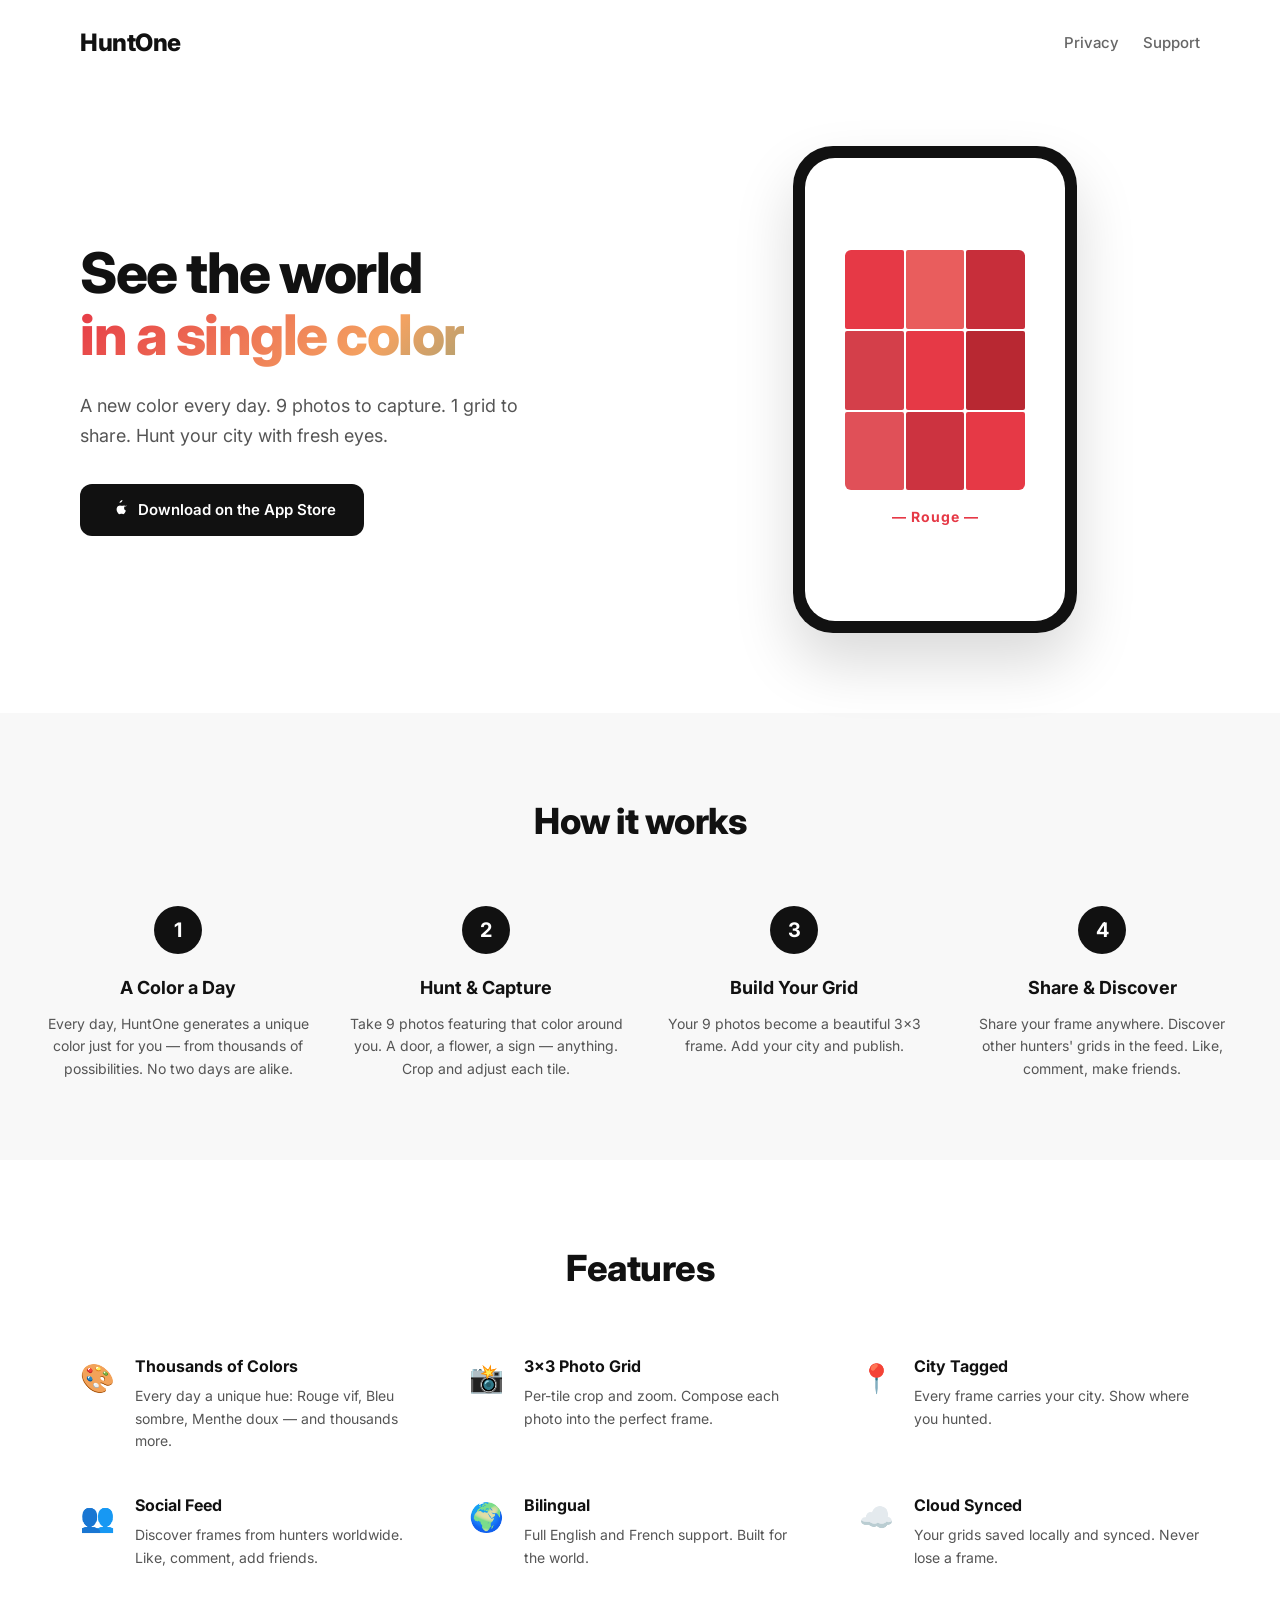
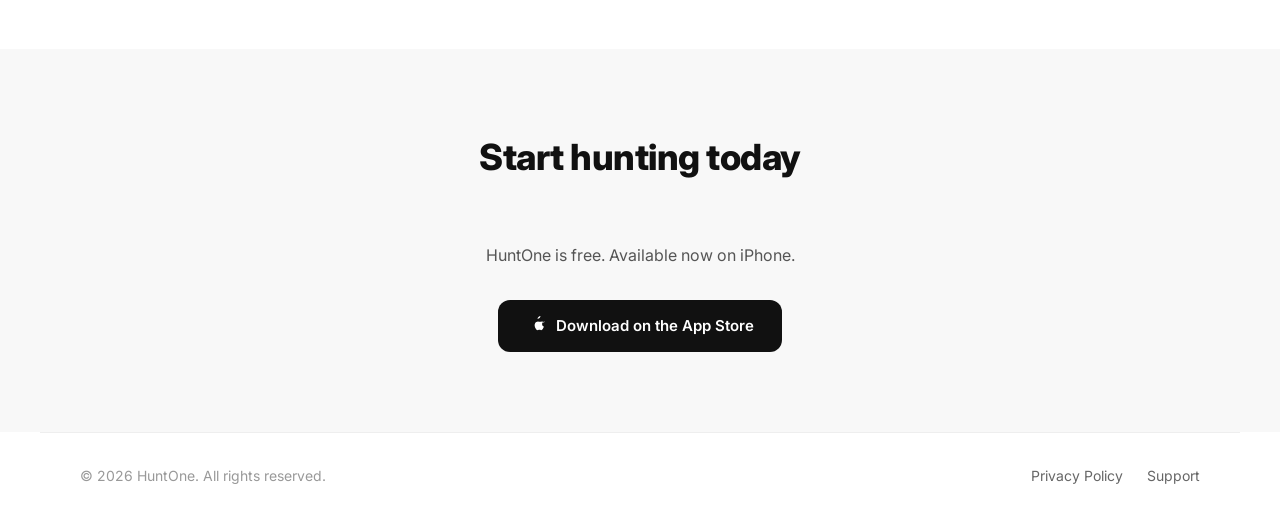
==== index.html @ af9b0dea "Initial website: landing page, privacy policy, support pages" ====
<!DOCTYPE html>
<html lang="en">
<head>
    <meta charset="UTF-8">
    <meta name="viewport" content="width=device-width, initial-scale=1.0">
    <title>HuntOne — Daily Color Photo Challenge</title>
    <meta name="description" content="HuntOne: a new color every day. Capture 9 photos, build a 3×3 grid, and share your vision of the world.">
    <meta property="og:title" content="HuntOne — Daily Color Photo Challenge">
    <meta property="og:description" content="See the world in a single color. A new hue every day, 9 photos to capture.">
    <meta property="og:type" content="website">
    <link rel="stylesheet" href="style.css">
    <link rel="preconnect" href="https://fonts.googleapis.com">
    <link rel="preconnect" href="https://fonts.gstatic.com" crossorigin>
    <link href="https://fonts.googleapis.com/css2?family=Inter:wght@400;500;600;700;800&display=swap" rel="stylesheet">
</head>
<body>
    <nav>
        <a href="/" class="logo">HuntOne</a>
        <div class="nav-links">
            <a href="/privacy">Privacy</a>
            <a href="/support">Support</a>
        </div>
    </nav>

    <main>
        <section class="hero">
            <div class="hero-grid">
                <div class="hero-content">
                    <h1>See the world <br><span class="gradient-text">in a single color</span></h1>
                    <p class="hero-subtitle">
                        A new color every day. 9 photos to capture. 1 grid to share.
                        Hunt your city with fresh eyes.
                    </p>
                    <div class="hero-buttons">
                        <a href="#" class="appstore-btn">
                            <svg width="20" height="20" viewBox="0 0 20 20" fill="currentColor">
                                <path d="M14.5.1c-.7.1-1.5.5-2 1-.5.5-.9 1.2-1 1.8.8 0 1.6-.3 2.1-.8.5-.5.9-1.3.9-2zM17.9 6.4c-.5-.6-1.1-1-1.9-1-.8 0-1.3.4-2 .4-.7 0-1.3-.4-2-.4-1.2 0-2.3.7-2.9 1.9-1 1.7-.3 4.1.7 5.5.4.7 1 1.4 1.7 1.4.7 0 .9-.4 1.8-.4s1.1.4 1.8.4 1.3-.7 1.8-1.4c.6-.9.8-1.6 1-2.2-1-.4-1.8-1.3-1.8-2.6 0-1.5 1.2-2.6 2.8-2.6z"/>
                            </svg>
                            Download on the App Store
                        </a>
                    </div>
                </div>
                <div class="hero-visual">
                    <div class="phone-frame">
                        <div class="phone-screen">
                            <div class="mock-grid">
                                <div class="mock-tile" style="background:#E63946"></div>
                                <div class="mock-tile" style="background:#E95D5D"></div>
                                <div class="mock-tile" style="background:#C72E3A"></div>
                                <div class="mock-tile" style="background:#D43F4A"></div>
                                <div class="mock-tile" style="background:#E63946"></div>
                                <div class="mock-tile" style="background:#B82832"></div>
                                <div class="mock-tile" style="background:#E05058"></div>
                                <div class="mock-tile" style="background:#CC3340"></div>
                                <div class="mock-tile" style="background:#E63946"></div>
                            </div>
                            <div class="mock-label">— Rouge —</div>
                        </div>
                    </div>
                </div>
            </div>
        </section>

        <section class="how-it-works">
            <h2>How it works</h2>
            <div class="steps">
                <div class="step">
                    <div class="step-number">1</div>
                    <h3>A Color a Day</h3>
                    <p>Every day, HuntOne generates a unique color just for you — from thousands of possibilities. No two days are alike.</p>
                </div>
                <div class="step">
                    <div class="step-number">2</div>
                    <h3>Hunt & Capture</h3>
                    <p>Take 9 photos featuring that color around you. A door, a flower, a sign — anything. Crop and adjust each tile.</p>
                </div>
                <div class="step">
                    <div class="step-number">3</div>
                    <h3>Build Your Grid</h3>
                    <p>Your 9 photos become a beautiful 3×3 frame. Add your city and publish.</p>
                </div>
                <div class="step">
                    <div class="step-number">4</div>
                    <h3>Share & Discover</h3>
                    <p>Share your frame anywhere. Discover other hunters' grids in the feed. Like, comment, make friends.</p>
                </div>
            </div>
        </section>

        <section class="features">
            <h2>Features</h2>
            <div class="feature-list">
                <div class="feature">
                    <span class="feature-icon">🎨</span>
                    <div>
                        <h4>Thousands of Colors</h4>
                        <p>Every day a unique hue: Rouge vif, Bleu sombre, Menthe doux — and thousands more.</p>
                    </div>
                </div>
                <div class="feature">
                    <span class="feature-icon">📸</span>
                    <div>
                        <h4>3×3 Photo Grid</h4>
                        <p>Per-tile crop and zoom. Compose each photo into the perfect frame.</p>
                    </div>
                </div>
                <div class="feature">
                    <span class="feature-icon">📍</span>
                    <div>
                        <h4>City Tagged</h4>
                        <p>Every frame carries your city. Show where you hunted.</p>
                    </div>
                </div>
                <div class="feature">
                    <span class="feature-icon">👥</span>
                    <div>
                        <h4>Social Feed</h4>
                        <p>Discover frames from hunters worldwide. Like, comment, add friends.</p>
                    </div>
                </div>
                <div class="feature">
                    <span class="feature-icon">🌍</span>
                    <div>
                        <h4>Bilingual</h4>
                        <p>Full English and French support. Built for the world.</p>
                    </div>
                </div>
                <div class="feature">
                    <span class="feature-icon">☁️</span>
                    <div>
                        <h4>Cloud Synced</h4>
                        <p>Your grids saved locally and synced. Never lose a frame.</p>
                    </div>
                </div>
            </div>
        </section>

        <section class="cta">
            <h2>Start hunting today</h2>
            <p>HuntOne is free. Available now on iPhone.</p>
            <a href="#" class="appstore-btn">
                <svg width="20" height="20" viewBox="0 0 20 20" fill="currentColor">
                    <path d="M14.5.1c-.7.1-1.5.5-2 1-.5.5-.9 1.2-1 1.8.8 0 1.6-.3 2.1-.8.5-.5.9-1.3.9-2zM17.9 6.4c-.5-.6-1.1-1-1.9-1-.8 0-1.3.4-2 .4-.7 0-1.3-.4-2-.4-1.2 0-2.3.7-2.9 1.9-1 1.7-.3 4.1.7 5.5.4.7 1 1.4 1.7 1.4.7 0 .9-.4 1.8-.4s1.1.4 1.8.4 1.3-.7 1.8-1.4c.6-.9.8-1.6 1-2.2-1-.4-1.8-1.3-1.8-2.6 0-1.5 1.2-2.6 2.8-2.6z"/>
                </svg>
                Download on the App Store
            </a>
        </section>
    </main>

    <footer>
        <p>&copy; 2026 HuntOne. All rights reserved.</p>
        <div class="footer-links">
            <a href="/privacy">Privacy Policy</a>
            <a href="/support">Support</a>
        </div>
    </footer>
</body>
</html>
---- style.css ----
* {
    margin: 0;
    padding: 0;
    box-sizing: border-box;
}

body {
    font-family: 'Inter', -apple-system, BlinkMacSystemFont, 'Segoe UI', sans-serif;
    color: #111;
    background: #fff;
    line-height: 1.6;
    -webkit-font-smoothing: antialiased;
}

/* ── Nav ─────────────────────────────── */

nav {
    display: flex;
    justify-content: space-between;
    align-items: center;
    padding: 24px 40px;
    max-width: 1200px;
    margin: 0 auto;
}

.logo {
    font-size: 24px;
    font-weight: 800;
    color: #111;
    text-decoration: none;
    letter-spacing: -0.5px;
}

.nav-links {
    display: flex;
    gap: 24px;
}

.nav-links a {
    color: #666;
    text-decoration: none;
    font-size: 15px;
    font-weight: 500;
    transition: color .15s;
}

.nav-links a:hover {
    color: #111;
}

/* ── Hero ─────────────────────────────── */

.hero {
    padding: 60px 40px 80px;
    max-width: 1200px;
    margin: 0 auto;
}

.hero-grid {
    display: grid;
    grid-template-columns: 1fr 1fr;
    gap: 60px;
    align-items: center;
}

.hero-content h1 {
    font-size: 56px;
    font-weight: 800;
    line-height: 1.1;
    letter-spacing: -1.5px;
    margin-bottom: 24px;
}

.gradient-text {
    background: linear-gradient(135deg, #E63946, #F4A261, #2A9D8F, #264653, #9B5DE5);
    background-size: 300% 300%;
    -webkit-background-clip: text;
    -webkit-text-fill-color: transparent;
    background-clip: text;
    animation: gradient-shift 6s ease infinite;
}

@keyframes gradient-shift {
    0%, 100% { background-position: 0% 50%; }
    50% { background-position: 100% 50%; }
}

.hero-subtitle {
    font-size: 18px;
    color: #555;
    max-width: 440px;
    margin-bottom: 32px;
    line-height: 1.7;
}

.hero-buttons {
    display: flex;
    gap: 16px;
}

.appstore-btn {
    display: inline-flex;
    align-items: center;
    gap: 10px;
    background: #111;
    color: #fff;
    padding: 14px 28px;
    border-radius: 12px;
    text-decoration: none;
    font-weight: 600;
    font-size: 15px;
    transition: background .2s, transform .2s;
}

.appstore-btn:hover {
    background: #333;
    transform: translateY(-1px);
}

/* ── Phone Mock ────────────────────────── */

.hero-visual {
    display: flex;
    justify-content: center;
}

.phone-frame {
    background: #111;
    border-radius: 40px;
    padding: 12px;
    box-shadow: 0 30px 60px rgba(0, 0, 0, .15);
}

.phone-screen {
    background: #fff;
    border-radius: 30px;
    padding: 32px 24px;
    width: 260px;
    aspect-ratio: 9 / 16;
    display: flex;
    flex-direction: column;
    align-items: center;
    justify-content: center;
}

.mock-grid {
    display: grid;
    grid-template-columns: repeat(3, 1fr);
    grid-template-rows: repeat(3, 1fr);
    gap: 2px;
    width: 180px;
    height: 240px;
    border-radius: 6px;
    overflow: hidden;
    margin-bottom: 16px;
}

.mock-tile {
    border-radius: 2px;
}

.mock-label {
    font-family: 'Inter', sans-serif;
    font-weight: 700;
    font-size: 14px;
    color: #E63946;
    letter-spacing: 1px;
}

/* ── How it Works ──────────────────────── */

.how-it-works {
    background: #f8f8f8;
    padding: 80px 40px;
}

.how-it-works h2,
.features h2,
.cta h2 {
    text-align: center;
    font-size: 36px;
    font-weight: 800;
    letter-spacing: -0.5px;
    margin-bottom: 56px;
}

.steps {
    display: grid;
    grid-template-columns: repeat(4, 1fr);
    gap: 32px;
    max-width: 1200px;
    margin: 0 auto;
}

.step {
    text-align: center;
}

.step-number {
    width: 48px;
    height: 48px;
    border-radius: 50%;
    background: #111;
    color: #fff;
    display: flex;
    align-items: center;
    justify-content: center;
    font-size: 20px;
    font-weight: 700;
    margin: 0 auto 20px;
}

.step h3 {
    font-size: 18px;
    font-weight: 700;
    margin-bottom: 10px;
}

.step p {
    font-size: 14px;
    color: #555;
    line-height: 1.6;
}

/* ── Features ──────────────────────────── */

.features {
    padding: 80px 40px;
    max-width: 1200px;
    margin: 0 auto;
}

.feature-list {
    display: grid;
    grid-template-columns: repeat(3, 1fr);
    gap: 40px 48px;
}

.feature {
    display: flex;
    gap: 20px;
    align-items: flex-start;
}

.feature-icon {
    font-size: 28px;
    flex-shrink: 0;
    margin-top: 2px;
}

.feature h4 {
    font-size: 16px;
    font-weight: 700;
    margin-bottom: 6px;
}

.feature p {
    font-size: 14px;
    color: #555;
}

/* ── CTA ───────────────────────────────── */

.cta {
    background: #f8f8f8;
    padding: 80px 40px;
    text-align: center;
}

.cta p {
    color: #555;
    margin-bottom: 32px;
    font-size: 16px;
}

/* ── Footer ────────────────────────────── */

footer {
    display: flex;
    justify-content: space-between;
    align-items: center;
    padding: 32px 40px;
    max-width: 1200px;
    margin: 0 auto;
    border-top: 1px solid #eee;
    font-size: 14px;
    color: #999;
}

.footer-links {
    display: flex;
    gap: 24px;
}

.footer-links a {
    color: #666;
    text-decoration: none;
    font-size: 14px;
}

.footer-links a:hover {
    color: #111;
}

/* ── Legal Pages ───────────────────────── */

.legal-page {
    max-width: 720px;
    margin: 0 auto;
    padding: 60px 40px 80px;
}

.legal-page h1 {
    font-size: 40px;
    font-weight: 800;
    letter-spacing: -0.5px;
    margin-bottom: 8px;
}

.legal-page .last-updated {
    color: #999;
    margin-bottom: 48px;
    font-size: 14px;
}

.legal-page section {
    margin-bottom: 40px;
}

.legal-page h2 {
    font-size: 22px;
    font-weight: 700;
    margin-bottom: 16px;
    letter-spacing: -0.3px;
}

.legal-page h3 {
    font-size: 17px;
    font-weight: 600;
    margin-top: 24px;
    margin-bottom: 10px;
}

.legal-page p {
    font-size: 15px;
    color: #444;
    margin-bottom: 12px;
}

.legal-page ul {
    padding-left: 24px;
    margin-bottom: 12px;
}

.legal-page li {
    font-size: 15px;
    color: #444;
    margin-bottom: 8px;
}

.legal-page a {
    color: #111;
    text-decoration: underline;
}

/* ── Responsive ────────────────────────── */

@media (max-width: 900px) {
    .hero-grid {
        grid-template-columns: 1fr;
        gap: 40px;
    }

    .hero-visual {
        order: -1;
    }

    .hero-content h1 {
        font-size: 40px;
    }

    .steps {
        grid-template-columns: repeat(2, 1fr);
    }

    .feature-list {
        grid-template-columns: 1fr 1fr;
    }

    .phone-frame {
        padding: 10px;
    }

    .phone-screen {
        width: 200px;
        padding: 24px 16px;
    }

    .mock-grid {
        width: 140px;
        height: 186px;
    }
}

@media (max-width: 600px) {
    nav {
        padding: 20px 24px;
    }

    .hero {
        padding: 40px 24px 60px;
    }

    .hero-content h1 {
        font-size: 32px;
    }

    .how-it-works,
    .features,
    .cta {
        padding: 60px 24px;
    }

    .how-it-works h2,
    .features h2,
    .cta h2 {
        font-size: 28px;
    }

    .steps {
        grid-template-columns: 1fr;
    }

    .feature-list {
        grid-template-columns: 1fr;
    }

    .legal-page {
        padding: 40px 24px 60px;
    }

    .legal-page h1 {
        font-size: 32px;
    }

    footer {
        flex-direction: column;
        gap: 16px;
        text-align: center;
        padding: 24px;
    }
}
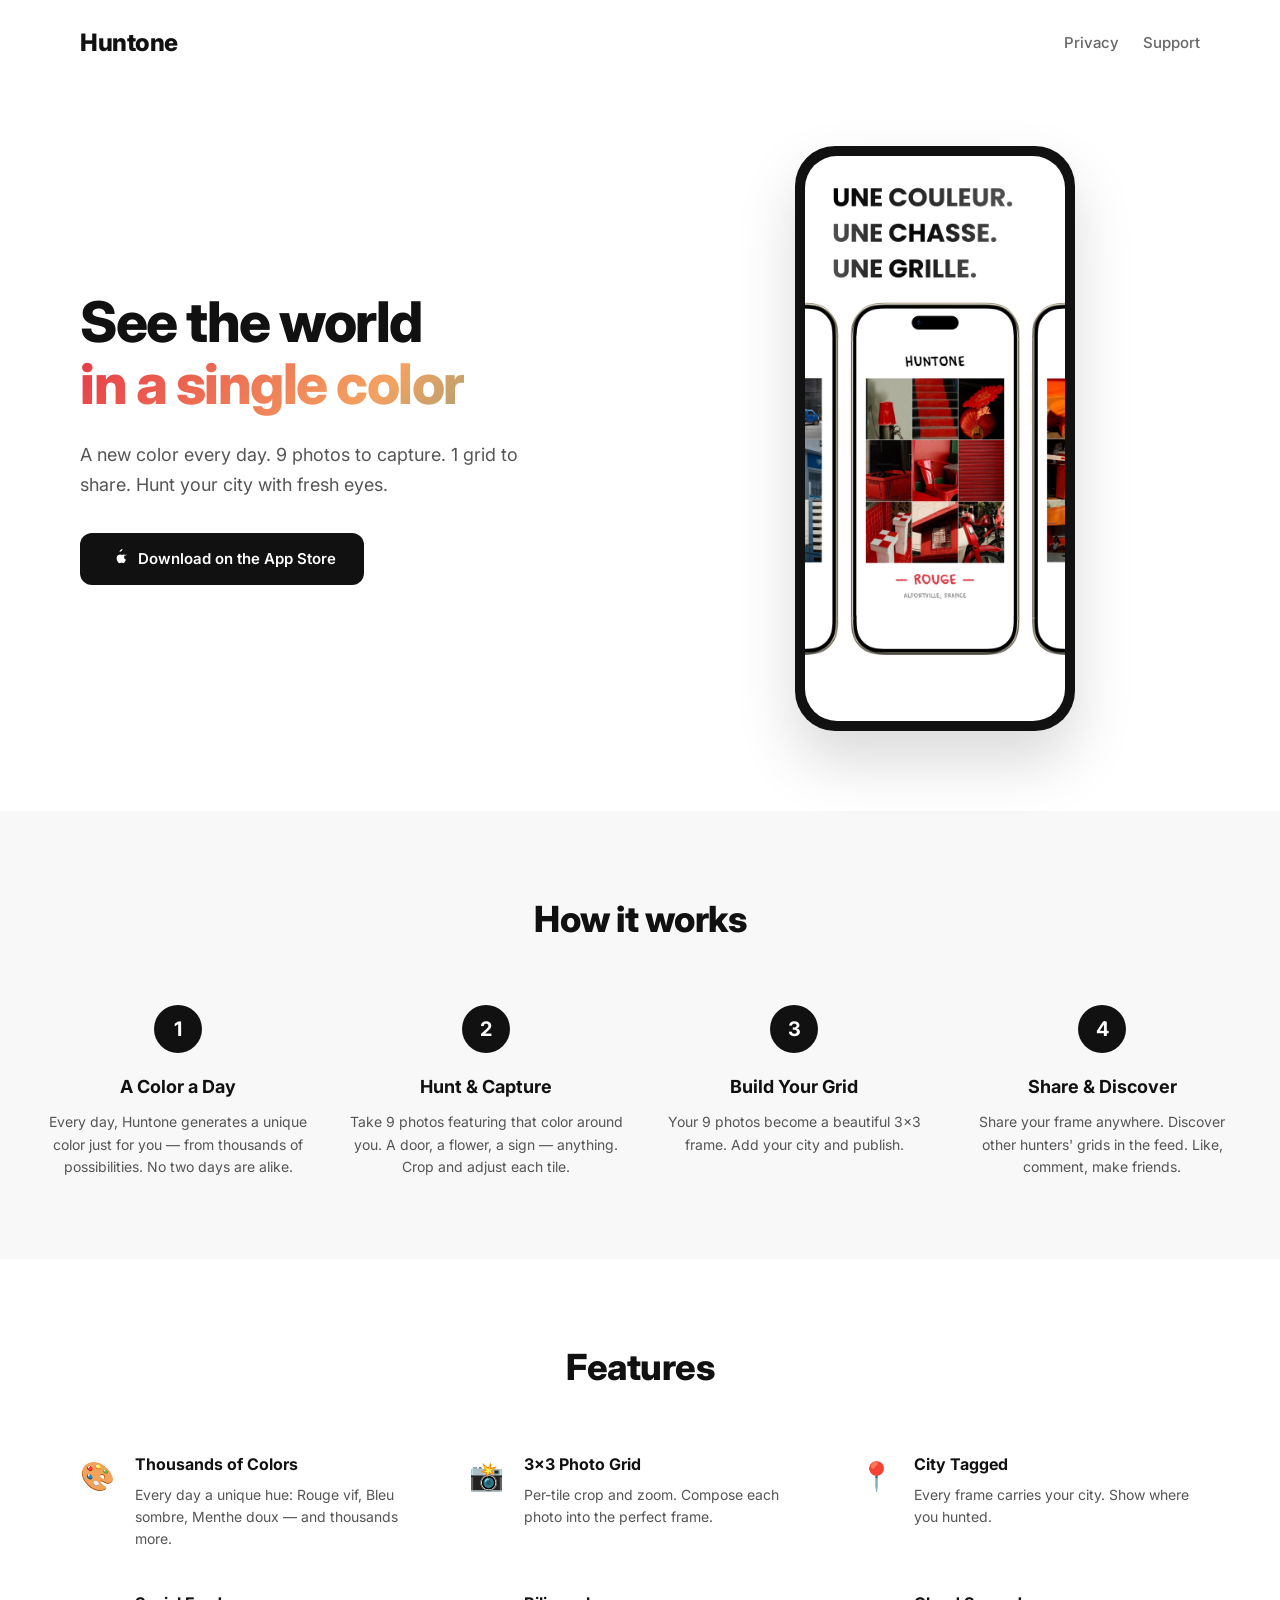
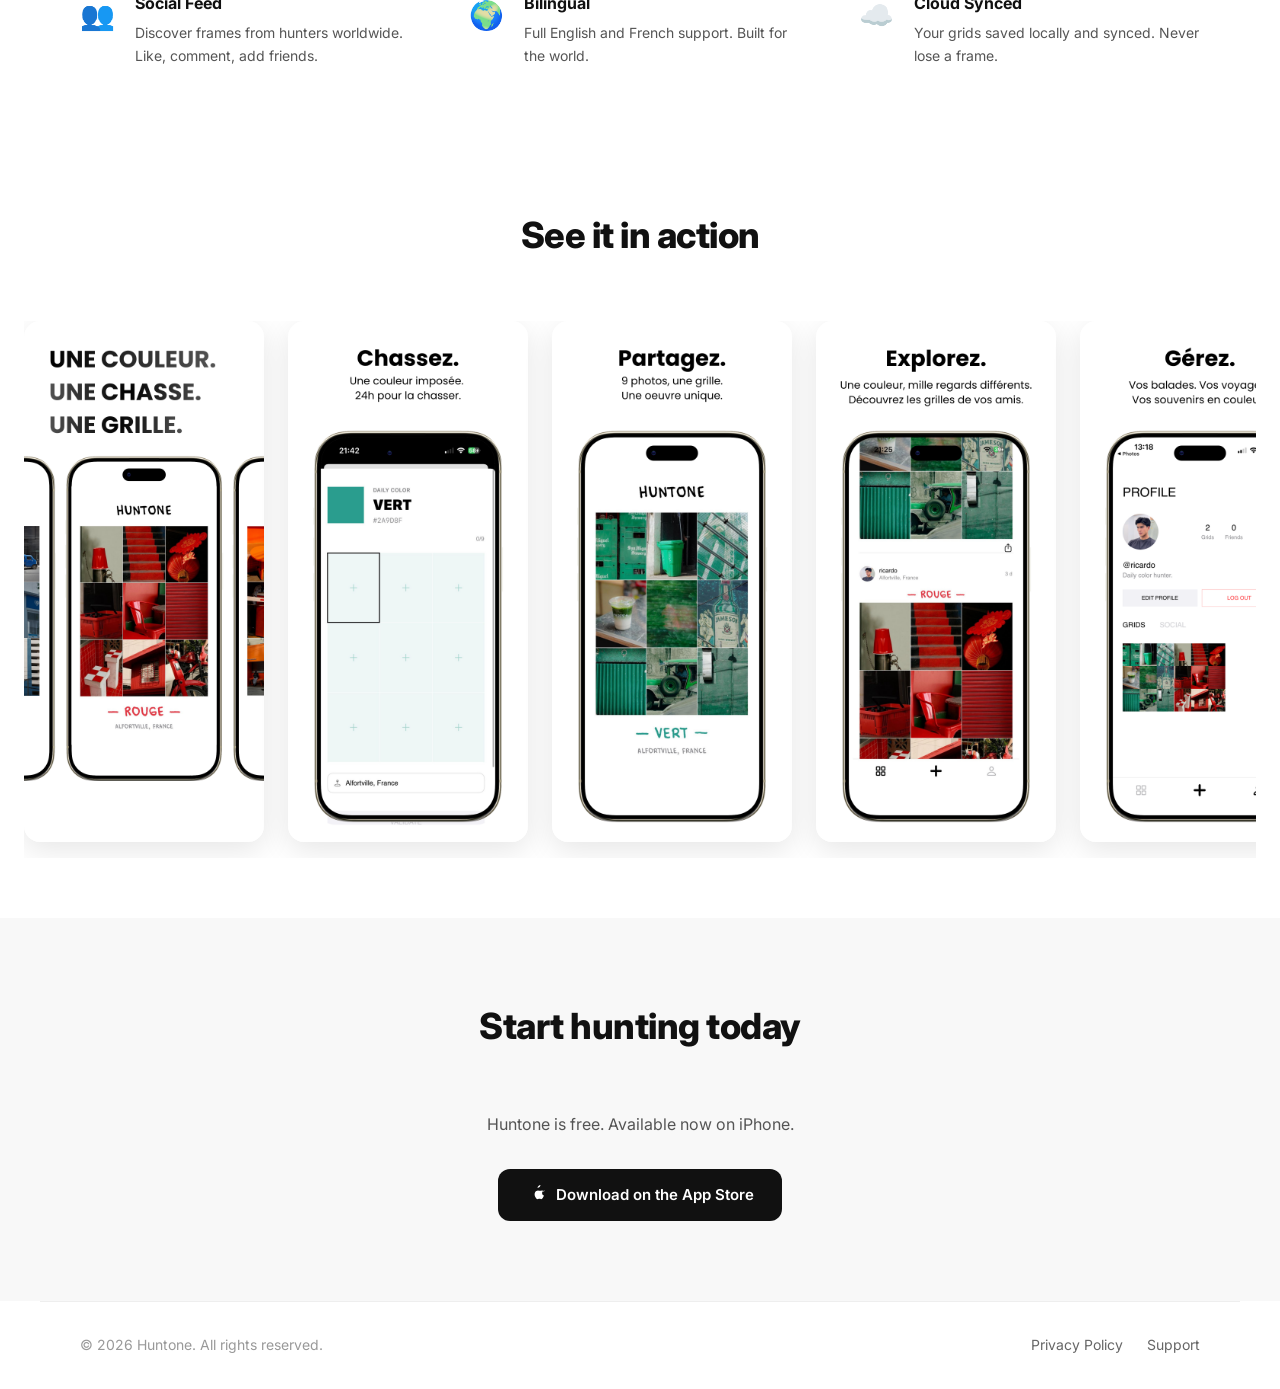
==== commit 4006e8b1: "Fix branding to Huntone, add real screenshots, screenshot carousel" ====
--- a/index.html
+++ b/index.html
@@ -3,9 +3,9 @@
 <head>
     <meta charset="UTF-8">
     <meta name="viewport" content="width=device-width, initial-scale=1.0">
-    <title>HuntOne — Daily Color Photo Challenge</title>
-    <meta name="description" content="HuntOne: a new color every day. Capture 9 photos, build a 3×3 grid, and share your vision of the world.">
-    <meta property="og:title" content="HuntOne — Daily Color Photo Challenge">
+    <title>Huntone — Daily Color Photo Challenge</title>
+    <meta name="description" content="Huntone: a new color every day. Capture 9 photos, build a 3×3 grid, and share your vision of the world.">
+    <meta property="og:title" content="Huntone — Daily Color Photo Challenge">
     <meta property="og:description" content="See the world in a single color. A new hue every day, 9 photos to capture.">
     <meta property="og:type" content="website">
     <link rel="stylesheet" href="style.css">
@@ -15,7 +15,7 @@
 </head>
 <body>
     <nav>
-        <a href="/" class="logo">HuntOne</a>
+        <a href="/" class="logo">Huntone</a>
         <div class="nav-links">
             <a href="/privacy">Privacy</a>
             <a href="/support">Support</a>
@@ -42,20 +42,7 @@
                 </div>
                 <div class="hero-visual">
                     <div class="phone-frame">
-                        <div class="phone-screen">
-                            <div class="mock-grid">
-                                <div class="mock-tile" style="background:#E63946"></div>
-                                <div class="mock-tile" style="background:#E95D5D"></div>
-                                <div class="mock-tile" style="background:#C72E3A"></div>
-                                <div class="mock-tile" style="background:#D43F4A"></div>
-                                <div class="mock-tile" style="background:#E63946"></div>
-                                <div class="mock-tile" style="background:#B82832"></div>
-                                <div class="mock-tile" style="background:#E05058"></div>
-                                <div class="mock-tile" style="background:#CC3340"></div>
-                                <div class="mock-tile" style="background:#E63946"></div>
-                            </div>
-                            <div class="mock-label">— Rouge —</div>
-                        </div>
+                        <img src="1.png" alt="Huntone app screenshot" class="phone-screenshot">
                     </div>
                 </div>
             </div>
@@ -67,7 +54,7 @@
                 <div class="step">
                     <div class="step-number">1</div>
                     <h3>A Color a Day</h3>
-                    <p>Every day, HuntOne generates a unique color just for you — from thousands of possibilities. No two days are alike.</p>
+                    <p>Every day, Huntone generates a unique color just for you — from thousands of possibilities. No two days are alike.</p>
                 </div>
                 <div class="step">
                     <div class="step-number">2</div>
@@ -135,9 +122,30 @@
             </div>
         </section>
 
+        <section class="screenshots">
+            <h2>See it in action</h2>
+            <div class="screenshot-carousel">
+                <div class="screenshot-item">
+                    <img src="1.png" alt="Daily color reveal" loading="lazy">
+                </div>
+                <div class="screenshot-item">
+                    <img src="2.png" alt="Camera capture grid" loading="lazy">
+                </div>
+                <div class="screenshot-item">
+                    <img src="3.png" alt="Completed frame" loading="lazy">
+                </div>
+                <div class="screenshot-item">
+                    <img src="4.png" alt="Social feed" loading="lazy">
+                </div>
+                <div class="screenshot-item">
+                    <img src="5.png" alt="Profile and grids" loading="lazy">
+                </div>
+            </div>
+        </section>
+
         <section class="cta">
             <h2>Start hunting today</h2>
-            <p>HuntOne is free. Available now on iPhone.</p>
+            <p>Huntone is free. Available now on iPhone.</p>
             <a href="#" class="appstore-btn">
                 <svg width="20" height="20" viewBox="0 0 20 20" fill="currentColor">
                     <path d="M14.5.1c-.7.1-1.5.5-2 1-.5.5-.9 1.2-1 1.8.8 0 1.6-.3 2.1-.8.5-.5.9-1.3.9-2zM17.9 6.4c-.5-.6-1.1-1-1.9-1-.8 0-1.3.4-2 .4-.7 0-1.3-.4-2-.4-1.2 0-2.3.7-2.9 1.9-1 1.7-.3 4.1.7 5.5.4.7 1 1.4 1.7 1.4.7 0 .9-.4 1.8-.4s1.1.4 1.8.4 1.3-.7 1.8-1.4c.6-.9.8-1.6 1-2.2-1-.4-1.8-1.3-1.8-2.6 0-1.5 1.2-2.6 2.8-2.6z"/>
@@ -148,7 +156,7 @@
     </main>
 
     <footer>
-        <p>&copy; 2026 HuntOne. All rights reserved.</p>
+        <p>&copy; 2026 Huntone. All rights reserved.</p>
         <div class="footer-links">
             <a href="/privacy">Privacy Policy</a>
             <a href="/support">Support</a>
--- a/style.css
+++ b/style.css
@@ -127,44 +127,55 @@
 .phone-frame {
     background: #111;
     border-radius: 40px;
-    padding: 12px;
+    padding: 10px;
     box-shadow: 0 30px 60px rgba(0, 0, 0, .15);
-}
-
-.phone-screen {
-    background: #fff;
-    border-radius: 30px;
-    padding: 32px 24px;
-    width: 260px;
-    aspect-ratio: 9 / 16;
-    display: flex;
-    flex-direction: column;
-    align-items: center;
-    justify-content: center;
-}
-
-.mock-grid {
-    display: grid;
-    grid-template-columns: repeat(3, 1fr);
-    grid-template-rows: repeat(3, 1fr);
-    gap: 2px;
-    width: 180px;
-    height: 240px;
-    border-radius: 6px;
-    overflow: hidden;
-    margin-bottom: 16px;
-}
-
-.mock-tile {
-    border-radius: 2px;
-}
-
-.mock-label {
-    font-family: 'Inter', sans-serif;
-    font-weight: 700;
-    font-size: 14px;
-    color: #E63946;
-    letter-spacing: 1px;
+    width: 280px;
+}
+
+.phone-screenshot {
+    display: block;
+    width: 100%;
+    border-radius: 32px;
+}
+
+/* ── Screenshots Carousel ──────────────── */
+
+    .screenshots {
+        padding: 60px 24px;
+    }
+
+    .screenshot-item {
+        width: 200px;
+    }
+
+.screenshots h2 {
+    text-align: center;
+    font-size: 36px;
+    font-weight: 800;
+    letter-spacing: -0.5px;
+    margin-bottom: 56px;
+}
+
+.screenshot-carousel {
+    display: flex;
+    gap: 24px;
+    overflow-x: auto;
+    -webkit-overflow-scrolling: touch;
+    scroll-snap-type: x mandatory;
+    padding-bottom: 16px;
+}
+
+.screenshot-item {
+    flex-shrink: 0;
+    scroll-snap-align: start;
+    width: 240px;
+}
+
+.screenshot-item img {
+    display: block;
+    width: 100%;
+    border-radius: 16px;
+    box-shadow: 0 8px 30px rgba(0, 0, 0, .1);
 }
 
 /* ── How it Works ──────────────────────── */
@@ -388,17 +399,13 @@
     }
 
     .phone-frame {
-        padding: 10px;
-    }
-
-    .phone-screen {
-        width: 200px;
-        padding: 24px 16px;
-    }
-
-    .mock-grid {
-        width: 140px;
-        height: 186px;
+        width: 220px;
+        padding: 8px;
+        border-radius: 32px;
+    }
+
+    .phone-screenshot {
+        border-radius: 26px;
     }
 }
 
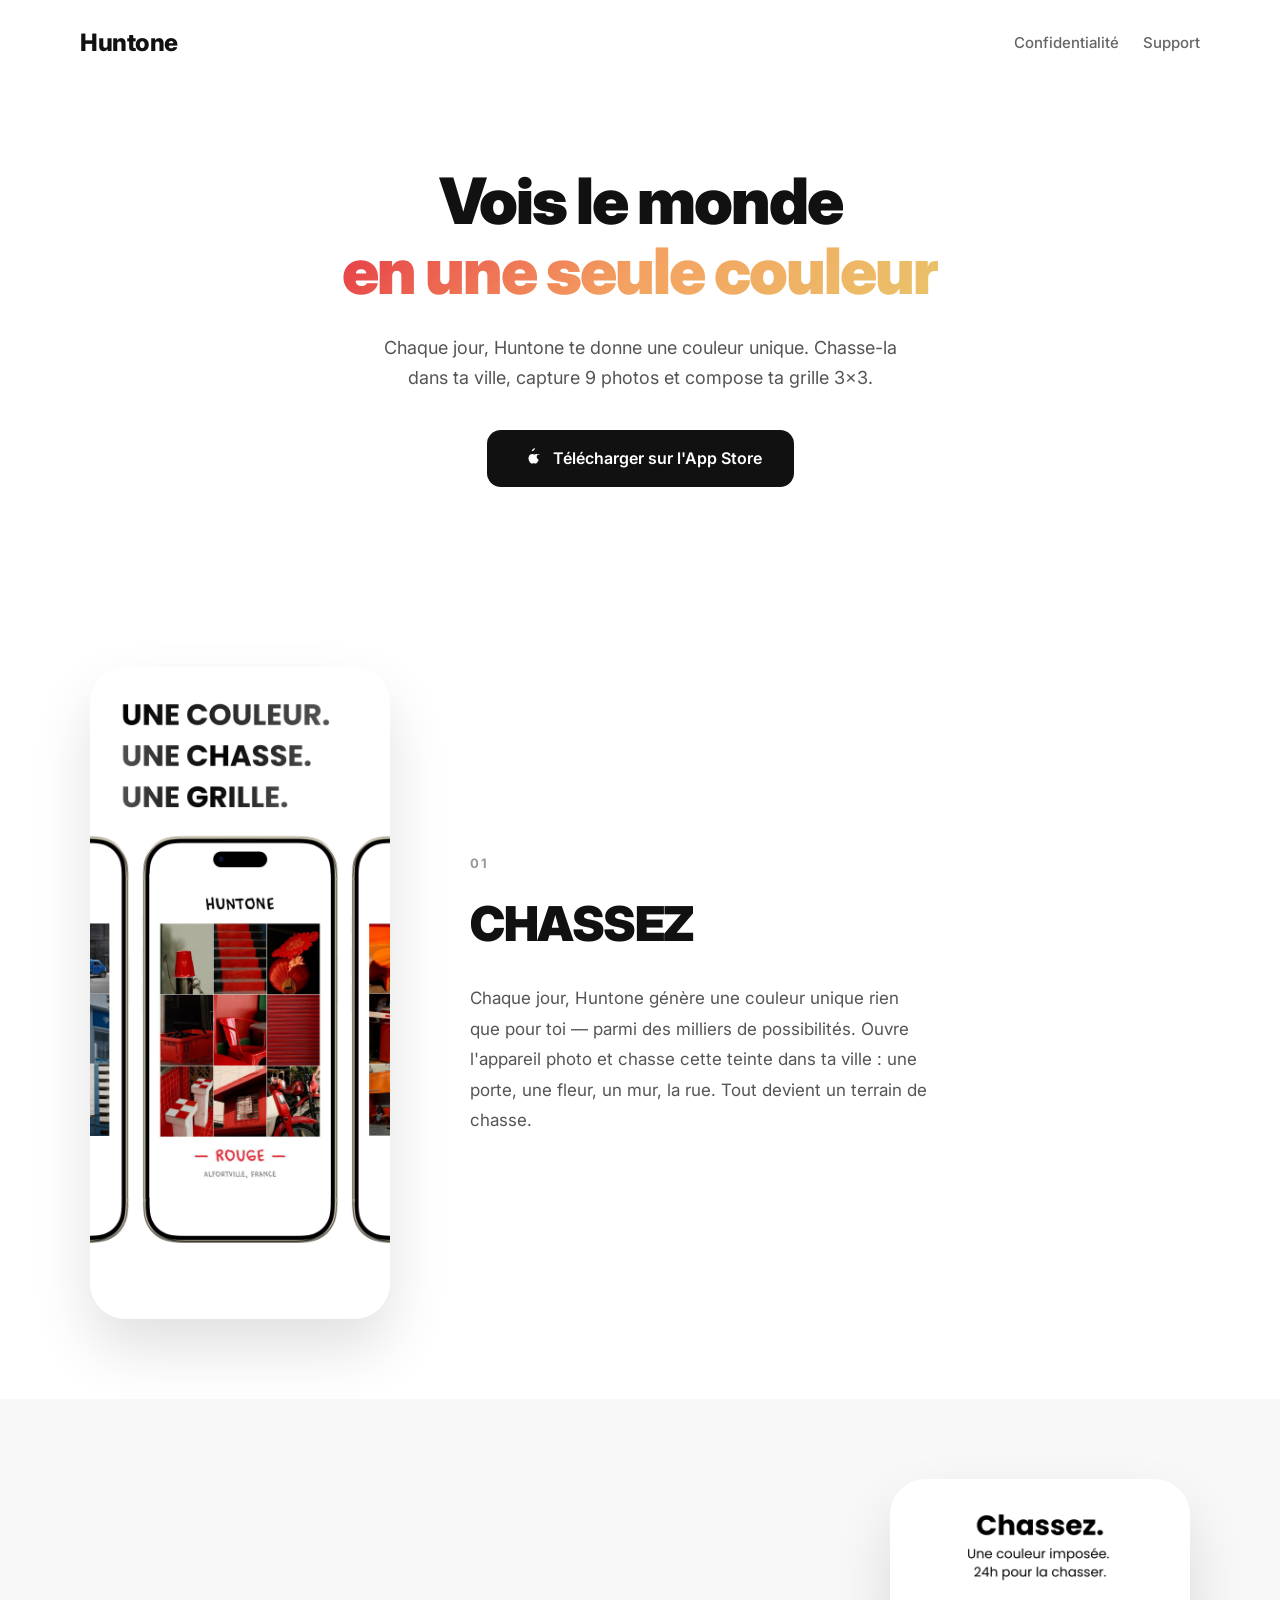
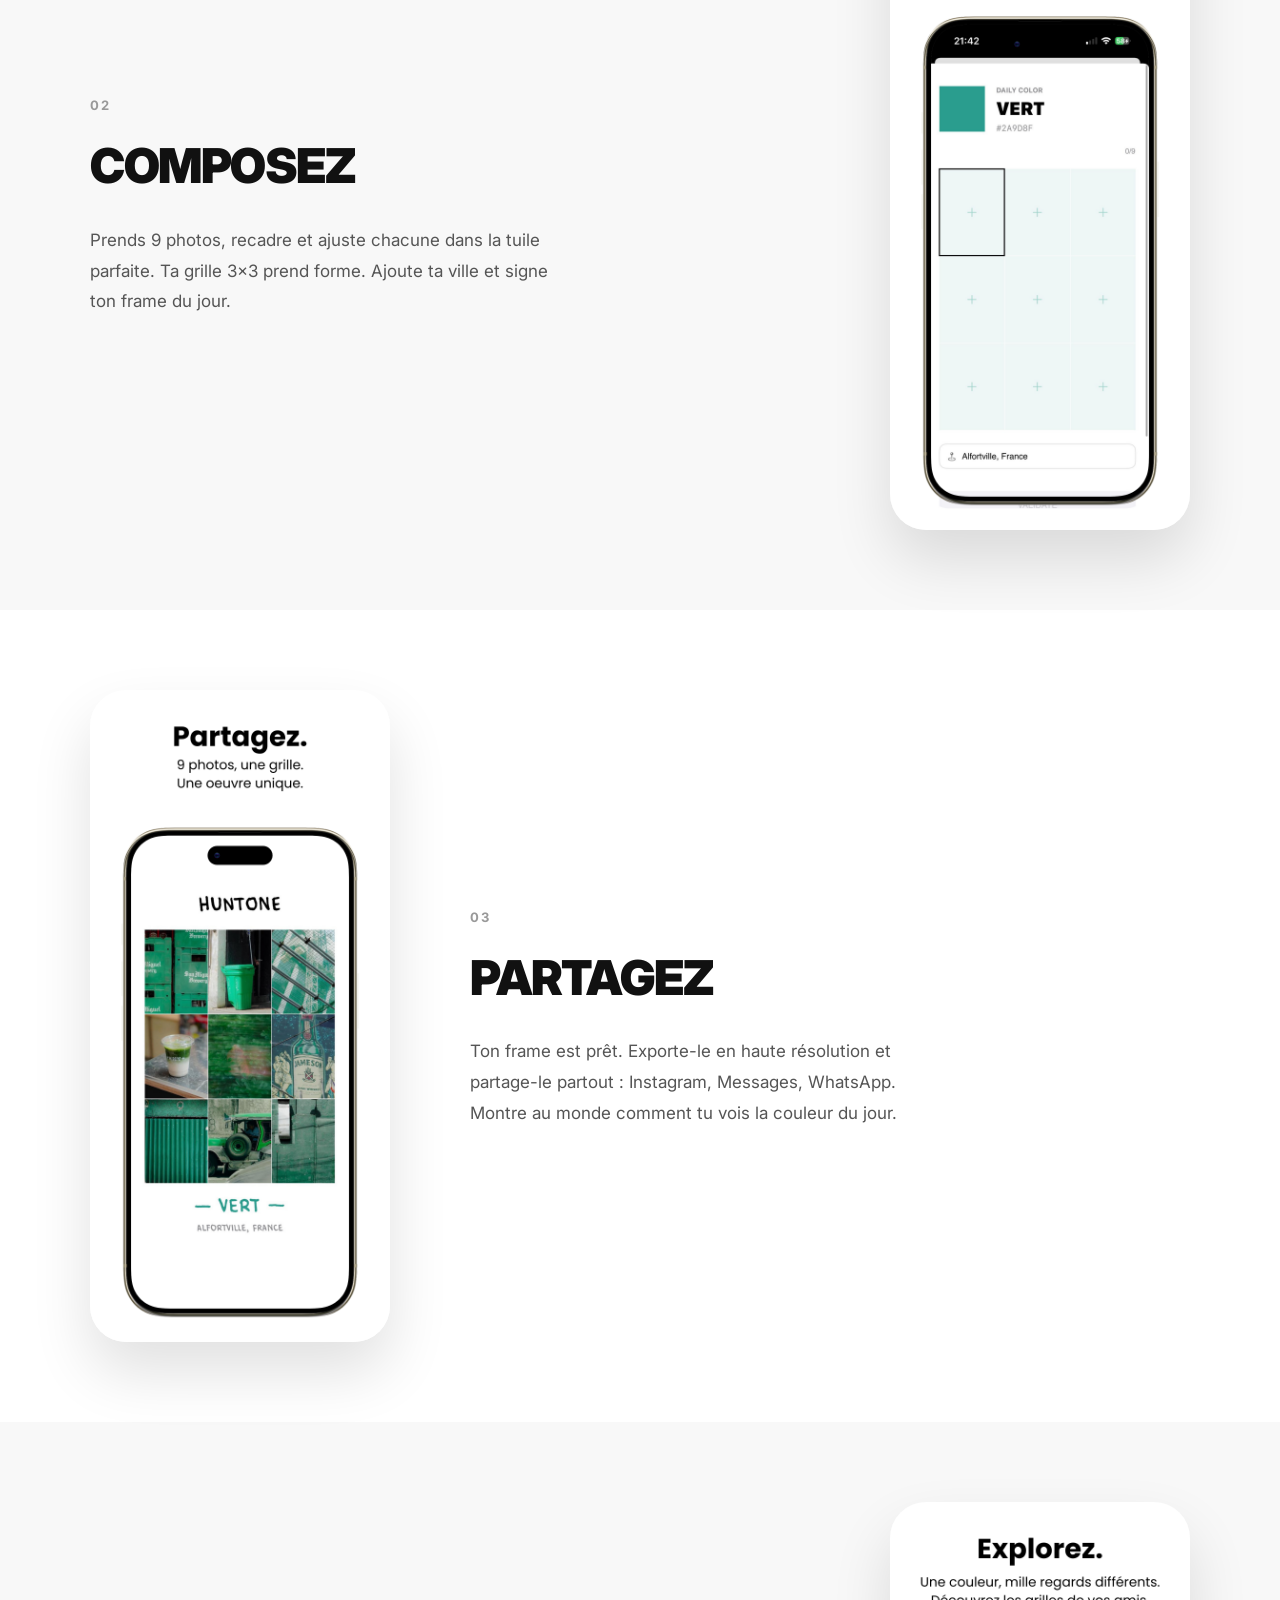
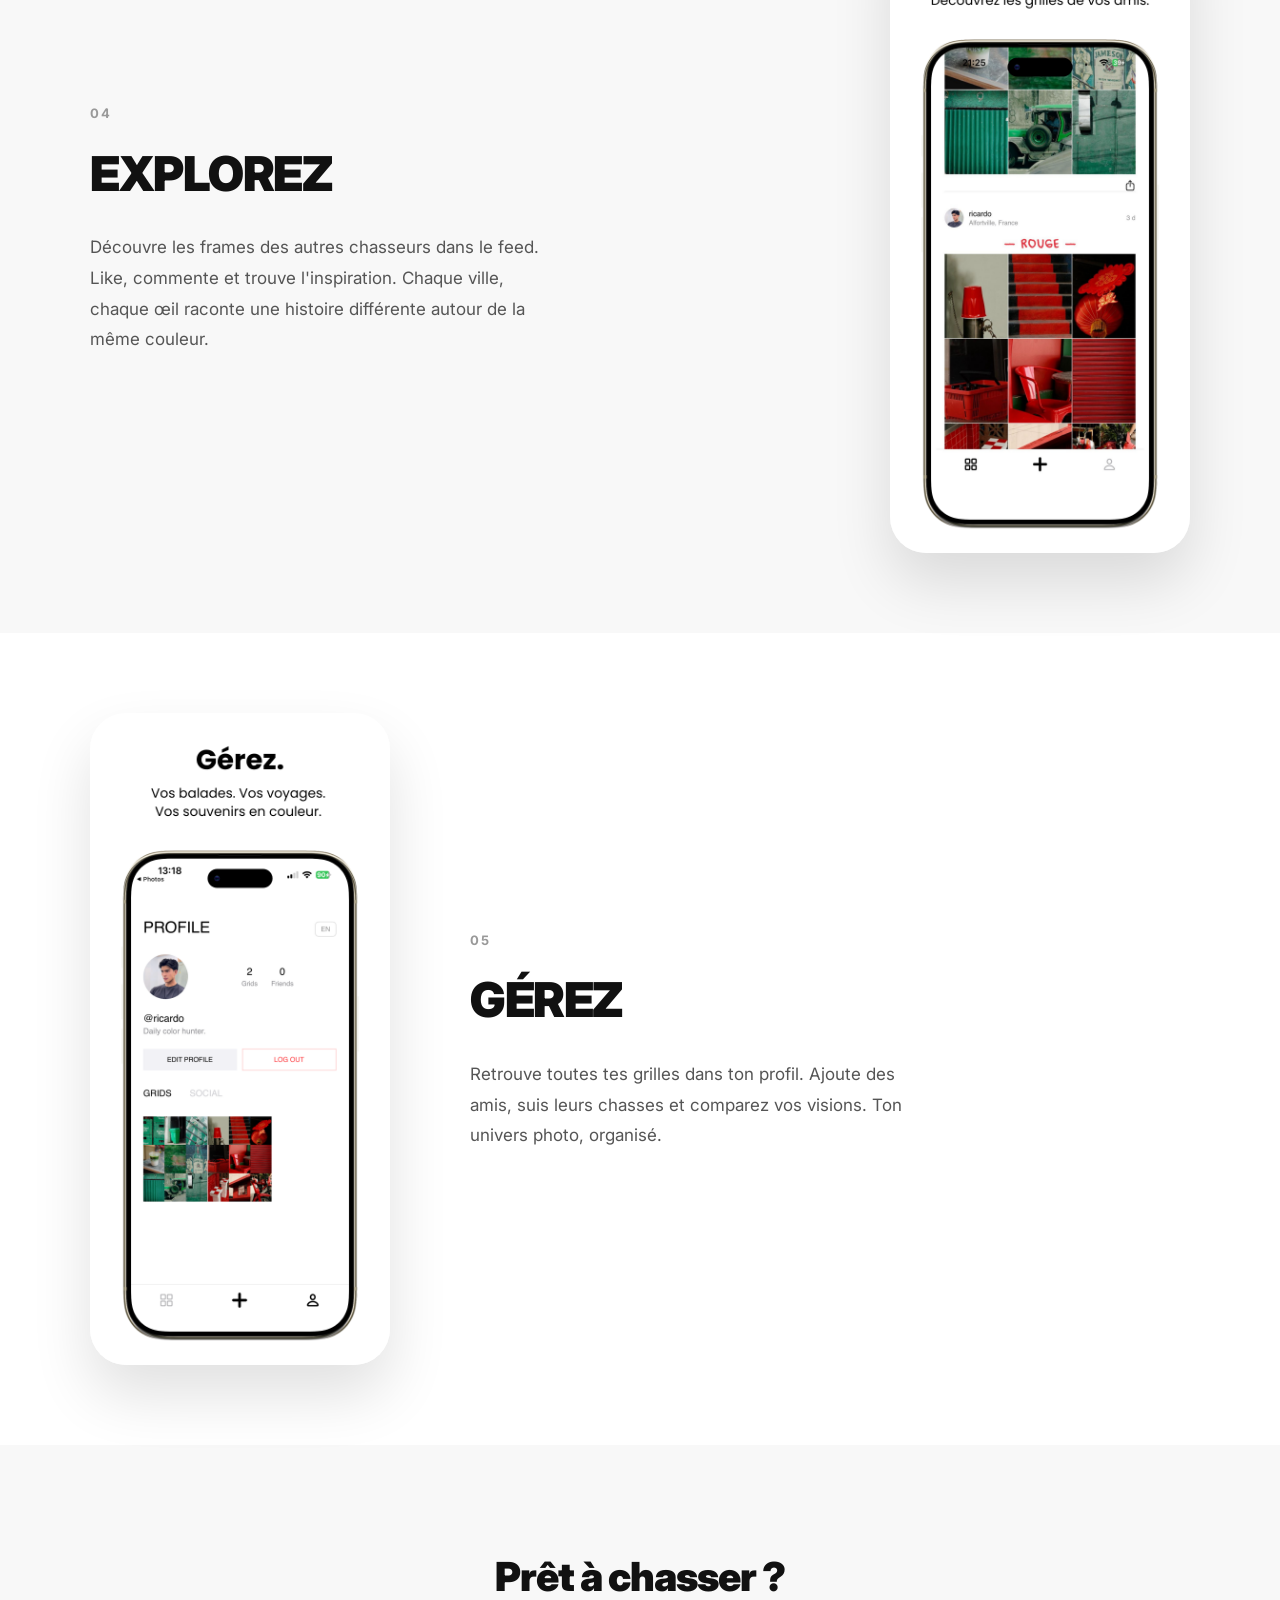
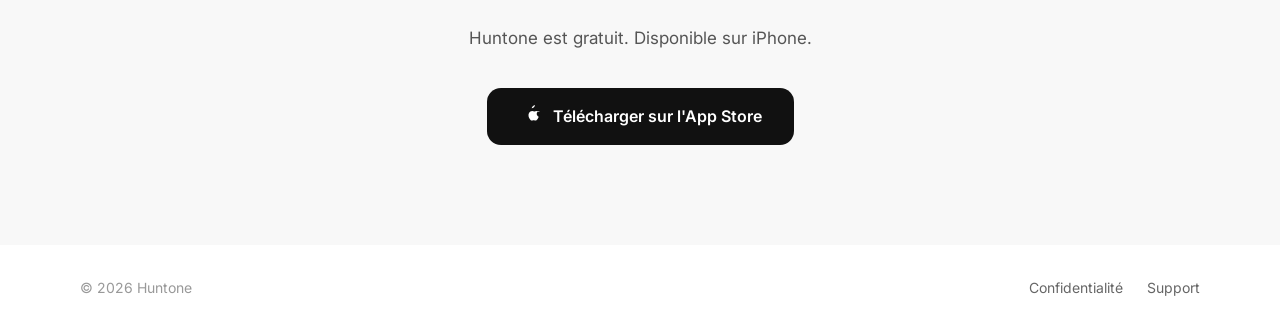
==== commit 1f919195: "Redesign: 5-step landing with screenshots — Chassez Composez Partagez Explorez Gérez" ====
--- a/index.html
+++ b/index.html
@@ -1,164 +1,123 @@
 <!DOCTYPE html>
-<html lang="en">
+<html lang="fr">
 <head>
     <meta charset="UTF-8">
     <meta name="viewport" content="width=device-width, initial-scale=1.0">
-    <title>Huntone — Daily Color Photo Challenge</title>
-    <meta name="description" content="Huntone: a new color every day. Capture 9 photos, build a 3×3 grid, and share your vision of the world.">
-    <meta property="og:title" content="Huntone — Daily Color Photo Challenge">
-    <meta property="og:description" content="See the world in a single color. A new hue every day, 9 photos to capture.">
+    <title>Huntone — Chasse photo quotidienne</title>
+    <meta name="description" content="Huntone : une nouvelle couleur chaque jour. Capture 9 photos, compose une grille 3×3 et partage ta vision du monde.">
+    <meta property="og:title" content="Huntone — Chasse photo quotidienne">
+    <meta property="og:description" content="Vois le monde en une seule couleur. Une teinte unique par jour, 9 photos à capturer.">
     <meta property="og:type" content="website">
     <link rel="stylesheet" href="style.css">
     <link rel="preconnect" href="https://fonts.googleapis.com">
     <link rel="preconnect" href="https://fonts.gstatic.com" crossorigin>
-    <link href="https://fonts.googleapis.com/css2?family=Inter:wght@400;500;600;700;800&display=swap" rel="stylesheet">
+    <link href="https://fonts.googleapis.com/css2?family=Inter:wght@400;500;600;700;800;900&display=swap" rel="stylesheet">
 </head>
 <body>
     <nav>
         <a href="/" class="logo">Huntone</a>
         <div class="nav-links">
-            <a href="/privacy">Privacy</a>
+            <a href="/privacy">Confidentialité</a>
             <a href="/support">Support</a>
         </div>
     </nav>
 
     <main>
         <section class="hero">
-            <div class="hero-grid">
-                <div class="hero-content">
-                    <h1>See the world <br><span class="gradient-text">in a single color</span></h1>
-                    <p class="hero-subtitle">
-                        A new color every day. 9 photos to capture. 1 grid to share.
-                        Hunt your city with fresh eyes.
-                    </p>
-                    <div class="hero-buttons">
-                        <a href="#" class="appstore-btn">
-                            <svg width="20" height="20" viewBox="0 0 20 20" fill="currentColor">
-                                <path d="M14.5.1c-.7.1-1.5.5-2 1-.5.5-.9 1.2-1 1.8.8 0 1.6-.3 2.1-.8.5-.5.9-1.3.9-2zM17.9 6.4c-.5-.6-1.1-1-1.9-1-.8 0-1.3.4-2 .4-.7 0-1.3-.4-2-.4-1.2 0-2.3.7-2.9 1.9-1 1.7-.3 4.1.7 5.5.4.7 1 1.4 1.7 1.4.7 0 .9-.4 1.8-.4s1.1.4 1.8.4 1.3-.7 1.8-1.4c.6-.9.8-1.6 1-2.2-1-.4-1.8-1.3-1.8-2.6 0-1.5 1.2-2.6 2.8-2.6z"/>
-                            </svg>
-                            Download on the App Store
-                        </a>
-                    </div>
+            <h1>Vois le monde<br><span class="gradient-text">en une seule couleur</span></h1>
+            <p class="hero-tagline">
+                Chaque jour, Huntone te donne une couleur unique.
+                Chasse-la dans ta ville, capture 9 photos et compose ta grille 3×3.
+            </p>
+            <a href="#" class="appstore-btn">
+                <svg width="22" height="22" viewBox="0 0 20 20" fill="currentColor">
+                    <path d="M14.5.1c-.7.1-1.5.5-2 1-.5.5-.9 1.2-1 1.8.8 0 1.6-.3 2.1-.8.5-.5.9-1.3.9-2zM17.9 6.4c-.5-.6-1.1-1-1.9-1-.8 0-1.3.4-2 .4-.7 0-1.3-.4-2-.4-1.2 0-2.3.7-2.9 1.9-1 1.7-.3 4.1.7 5.5.4.7 1 1.4 1.7 1.4.7 0 .9-.4 1.8-.4s1.1.4 1.8.4 1.3-.7 1.8-1.4c.6-.9.8-1.6 1-2.2-1-.4-1.8-1.3-1.8-2.6 0-1.5 1.2-2.6 2.8-2.6z"/>
+                </svg>
+                Télécharger sur l'App Store
+            </a>
+        </section>
+
+        <section class="step-section" id="chassez">
+            <div class="step-row">
+                <div class="step-phone">
+                    <img src="1.png" alt="Chassez — Une couleur par jour">
                 </div>
-                <div class="hero-visual">
-                    <div class="phone-frame">
-                        <img src="1.png" alt="Huntone app screenshot" class="phone-screenshot">
-                    </div>
+                <div class="step-text">
+                    <span class="step-badge">01</span>
+                    <h2>CHASSEZ</h2>
+                    <p>Chaque jour, Huntone génère une couleur unique rien que pour toi — parmi des milliers de possibilités. Ouvre l'appareil photo et chasse cette teinte dans ta ville : une porte, une fleur, un mur, la rue. Tout devient un terrain de chasse.</p>
                 </div>
             </div>
         </section>
 
-        <section class="how-it-works">
-            <h2>How it works</h2>
-            <div class="steps">
-                <div class="step">
-                    <div class="step-number">1</div>
-                    <h3>A Color a Day</h3>
-                    <p>Every day, Huntone generates a unique color just for you — from thousands of possibilities. No two days are alike.</p>
+        <section class="step-section alt" id="composez">
+            <div class="step-row">
+                <div class="step-text">
+                    <span class="step-badge">02</span>
+                    <h2>COMPOSEZ</h2>
+                    <p>Prends 9 photos, recadre et ajuste chacune dans la tuile parfaite. Ta grille 3×3 prend forme. Ajoute ta ville et signe ton frame du jour.</p>
                 </div>
-                <div class="step">
-                    <div class="step-number">2</div>
-                    <h3>Hunt & Capture</h3>
-                    <p>Take 9 photos featuring that color around you. A door, a flower, a sign — anything. Crop and adjust each tile.</p>
-                </div>
-                <div class="step">
-                    <div class="step-number">3</div>
-                    <h3>Build Your Grid</h3>
-                    <p>Your 9 photos become a beautiful 3×3 frame. Add your city and publish.</p>
-                </div>
-                <div class="step">
-                    <div class="step-number">4</div>
-                    <h3>Share & Discover</h3>
-                    <p>Share your frame anywhere. Discover other hunters' grids in the feed. Like, comment, make friends.</p>
+                <div class="step-phone">
+                    <img src="2.png" alt="Composez — 9 photos, 1 grille">
                 </div>
             </div>
         </section>
 
-        <section class="features">
-            <h2>Features</h2>
-            <div class="feature-list">
-                <div class="feature">
-                    <span class="feature-icon">🎨</span>
-                    <div>
-                        <h4>Thousands of Colors</h4>
-                        <p>Every day a unique hue: Rouge vif, Bleu sombre, Menthe doux — and thousands more.</p>
-                    </div>
+        <section class="step-section" id="partagez">
+            <div class="step-row">
+                <div class="step-phone">
+                    <img src="3.png" alt="Partagez — Export et partage">
                 </div>
-                <div class="feature">
-                    <span class="feature-icon">📸</span>
-                    <div>
-                        <h4>3×3 Photo Grid</h4>
-                        <p>Per-tile crop and zoom. Compose each photo into the perfect frame.</p>
-                    </div>
-                </div>
-                <div class="feature">
-                    <span class="feature-icon">📍</span>
-                    <div>
-                        <h4>City Tagged</h4>
-                        <p>Every frame carries your city. Show where you hunted.</p>
-                    </div>
-                </div>
-                <div class="feature">
-                    <span class="feature-icon">👥</span>
-                    <div>
-                        <h4>Social Feed</h4>
-                        <p>Discover frames from hunters worldwide. Like, comment, add friends.</p>
-                    </div>
-                </div>
-                <div class="feature">
-                    <span class="feature-icon">🌍</span>
-                    <div>
-                        <h4>Bilingual</h4>
-                        <p>Full English and French support. Built for the world.</p>
-                    </div>
-                </div>
-                <div class="feature">
-                    <span class="feature-icon">☁️</span>
-                    <div>
-                        <h4>Cloud Synced</h4>
-                        <p>Your grids saved locally and synced. Never lose a frame.</p>
-                    </div>
+                <div class="step-text">
+                    <span class="step-badge">03</span>
+                    <h2>PARTAGEZ</h2>
+                    <p>Ton frame est prêt. Exporte-le en haute résolution et partage-le partout : Instagram, Messages, WhatsApp. Montre au monde comment tu vois la couleur du jour.</p>
                 </div>
             </div>
         </section>
 
-        <section class="screenshots">
-            <h2>See it in action</h2>
-            <div class="screenshot-carousel">
-                <div class="screenshot-item">
-                    <img src="1.png" alt="Daily color reveal" loading="lazy">
+        <section class="step-section alt" id="explorez">
+            <div class="step-row">
+                <div class="step-text">
+                    <span class="step-badge">04</span>
+                    <h2>EXPLOREZ</h2>
+                    <p>Découvre les frames des autres chasseurs dans le feed. Like, commente et trouve l'inspiration. Chaque ville, chaque œil raconte une histoire différente autour de la même couleur.</p>
                 </div>
-                <div class="screenshot-item">
-                    <img src="2.png" alt="Camera capture grid" loading="lazy">
+                <div class="step-phone">
+                    <img src="4.png" alt="Explorez — Feed social">
                 </div>
-                <div class="screenshot-item">
-                    <img src="3.png" alt="Completed frame" loading="lazy">
+            </div>
+        </section>
+
+        <section class="step-section" id="gerez">
+            <div class="step-row">
+                <div class="step-phone">
+                    <img src="5.png" alt="Gérez — Profil et amis">
                 </div>
-                <div class="screenshot-item">
-                    <img src="4.png" alt="Social feed" loading="lazy">
-                </div>
-                <div class="screenshot-item">
-                    <img src="5.png" alt="Profile and grids" loading="lazy">
+                <div class="step-text">
+                    <span class="step-badge">05</span>
+                    <h2>GÉREZ</h2>
+                    <p>Retrouve toutes tes grilles dans ton profil. Ajoute des amis, suis leurs chasses et comparez vos visions. Ton univers photo, organisé.</p>
                 </div>
             </div>
         </section>
 
         <section class="cta">
-            <h2>Start hunting today</h2>
-            <p>Huntone is free. Available now on iPhone.</p>
+            <h2>Prêt à chasser ?</h2>
+            <p>Huntone est gratuit. Disponible sur iPhone.</p>
             <a href="#" class="appstore-btn">
-                <svg width="20" height="20" viewBox="0 0 20 20" fill="currentColor">
+                <svg width="22" height="22" viewBox="0 0 20 20" fill="currentColor">
                     <path d="M14.5.1c-.7.1-1.5.5-2 1-.5.5-.9 1.2-1 1.8.8 0 1.6-.3 2.1-.8.5-.5.9-1.3.9-2zM17.9 6.4c-.5-.6-1.1-1-1.9-1-.8 0-1.3.4-2 .4-.7 0-1.3-.4-2-.4-1.2 0-2.3.7-2.9 1.9-1 1.7-.3 4.1.7 5.5.4.7 1 1.4 1.7 1.4.7 0 .9-.4 1.8-.4s1.1.4 1.8.4 1.3-.7 1.8-1.4c.6-.9.8-1.6 1-2.2-1-.4-1.8-1.3-1.8-2.6 0-1.5 1.2-2.6 2.8-2.6z"/>
                 </svg>
-                Download on the App Store
+                Télécharger sur l'App Store
             </a>
         </section>
     </main>
 
     <footer>
-        <p>&copy; 2026 Huntone. All rights reserved.</p>
+        <p>&copy; 2026 Huntone</p>
         <div class="footer-links">
-            <a href="/privacy">Privacy Policy</a>
+            <a href="/privacy">Confidentialité</a>
             <a href="/support">Support</a>
         </div>
     </footer>
--- a/style.css
+++ b/style.css
@@ -51,33 +51,27 @@
 /* ── Hero ─────────────────────────────── */
 
 .hero {
-    padding: 60px 40px 80px;
-    max-width: 1200px;
-    margin: 0 auto;
-}
-
-.hero-grid {
-    display: grid;
-    grid-template-columns: 1fr 1fr;
-    gap: 60px;
-    align-items: center;
-}
-
-.hero-content h1 {
-    font-size: 56px;
-    font-weight: 800;
-    line-height: 1.1;
-    letter-spacing: -1.5px;
-    margin-bottom: 24px;
+    padding: 80px 40px 100px;
+    max-width: 800px;
+    margin: 0 auto;
+    text-align: center;
+}
+
+.hero h1 {
+    font-size: 64px;
+    font-weight: 900;
+    line-height: 1.08;
+    letter-spacing: -2px;
+    margin-bottom: 28px;
 }
 
 .gradient-text {
-    background: linear-gradient(135deg, #E63946, #F4A261, #2A9D8F, #264653, #9B5DE5);
+    background: linear-gradient(135deg, #E63946, #F4A261, #E9C46A, #2A9D8F, #264653, #9B5DE5, #F15BB5);
     background-size: 300% 300%;
     -webkit-background-clip: text;
     -webkit-text-fill-color: transparent;
     background-clip: text;
-    animation: gradient-shift 6s ease infinite;
+    animation: gradient-shift 8s ease infinite;
 }
 
 @keyframes gradient-shift {
@@ -85,203 +79,111 @@
     50% { background-position: 100% 50%; }
 }
 
-.hero-subtitle {
+.hero-tagline {
     font-size: 18px;
     color: #555;
-    max-width: 440px;
-    margin-bottom: 32px;
+    max-width: 520px;
+    margin: 0 auto 36px;
     line-height: 1.7;
-}
-
-.hero-buttons {
-    display: flex;
-    gap: 16px;
 }
 
 .appstore-btn {
     display: inline-flex;
     align-items: center;
-    gap: 10px;
+    gap: 12px;
     background: #111;
     color: #fff;
-    padding: 14px 28px;
-    border-radius: 12px;
+    padding: 16px 32px;
+    border-radius: 14px;
     text-decoration: none;
     font-weight: 600;
-    font-size: 15px;
+    font-size: 16px;
     transition: background .2s, transform .2s;
 }
 
 .appstore-btn:hover {
     background: #333;
-    transform: translateY(-1px);
-}
-
-/* ── Phone Mock ────────────────────────── */
-
-.hero-visual {
-    display: flex;
-    justify-content: center;
-}
-
-.phone-frame {
-    background: #111;
-    border-radius: 40px;
-    padding: 10px;
-    box-shadow: 0 30px 60px rgba(0, 0, 0, .15);
-    width: 280px;
-}
-
-.phone-screenshot {
+    transform: translateY(-2px);
+}
+
+/* ── Step Sections ────────────────────── */
+
+.step-section {
+    padding: 80px 40px;
+}
+
+.step-section.alt {
+    background: #f8f8f8;
+}
+
+.step-row {
+    display: flex;
+    align-items: center;
+    gap: 80px;
+    max-width: 1100px;
+    margin: 0 auto;
+}
+
+.step-phone {
+    flex-shrink: 0;
+}
+
+.step-phone img {
     display: block;
-    width: 100%;
-    border-radius: 32px;
-}
-
-/* ── Screenshots Carousel ──────────────── */
-
-    .screenshots {
-        padding: 60px 24px;
-    }
-
-    .screenshot-item {
-        width: 200px;
-    }
-
-.screenshots h2 {
+    width: 300px;
+    border-radius: 36px;
+    box-shadow: 0 30px 60px rgba(0, 0, 0, .12);
+}
+
+.step-text {
+    flex: 1;
+    min-width: 0;
+}
+
+.step-badge {
+    display: inline-block;
+    font-size: 13px;
+    font-weight: 700;
+    letter-spacing: 2px;
+    color: #999;
+    text-transform: uppercase;
+    margin-bottom: 12px;
+}
+
+.step-text h2 {
+    font-size: 48px;
+    font-weight: 900;
+    letter-spacing: -1.5px;
+    margin-bottom: 20px;
+    color: #111;
+}
+
+.step-text p {
+    font-size: 17px;
+    color: #555;
+    line-height: 1.8;
+    max-width: 460px;
+}
+
+/* ── CTA ───────────────────────────────── */
+
+.cta {
+    padding: 100px 40px;
     text-align: center;
-    font-size: 36px;
-    font-weight: 800;
-    letter-spacing: -0.5px;
-    margin-bottom: 56px;
-}
-
-.screenshot-carousel {
-    display: flex;
-    gap: 24px;
-    overflow-x: auto;
-    -webkit-overflow-scrolling: touch;
-    scroll-snap-type: x mandatory;
-    padding-bottom: 16px;
-}
-
-.screenshot-item {
-    flex-shrink: 0;
-    scroll-snap-align: start;
-    width: 240px;
-}
-
-.screenshot-item img {
-    display: block;
-    width: 100%;
-    border-radius: 16px;
-    box-shadow: 0 8px 30px rgba(0, 0, 0, .1);
-}
-
-/* ── How it Works ──────────────────────── */
-
-.how-it-works {
     background: #f8f8f8;
-    padding: 80px 40px;
-}
-
-.how-it-works h2,
-.features h2,
+}
+
 .cta h2 {
-    text-align: center;
-    font-size: 36px;
-    font-weight: 800;
-    letter-spacing: -0.5px;
-    margin-bottom: 56px;
-}
-
-.steps {
-    display: grid;
-    grid-template-columns: repeat(4, 1fr);
-    gap: 32px;
-    max-width: 1200px;
-    margin: 0 auto;
-}
-
-.step {
-    text-align: center;
-}
-
-.step-number {
-    width: 48px;
-    height: 48px;
-    border-radius: 50%;
-    background: #111;
-    color: #fff;
-    display: flex;
-    align-items: center;
-    justify-content: center;
-    font-size: 20px;
-    font-weight: 700;
-    margin: 0 auto 20px;
-}
-
-.step h3 {
-    font-size: 18px;
-    font-weight: 700;
-    margin-bottom: 10px;
-}
-
-.step p {
-    font-size: 14px;
-    color: #555;
-    line-height: 1.6;
-}
-
-/* ── Features ──────────────────────────── */
-
-.features {
-    padding: 80px 40px;
-    max-width: 1200px;
-    margin: 0 auto;
-}
-
-.feature-list {
-    display: grid;
-    grid-template-columns: repeat(3, 1fr);
-    gap: 40px 48px;
-}
-
-.feature {
-    display: flex;
-    gap: 20px;
-    align-items: flex-start;
-}
-
-.feature-icon {
-    font-size: 28px;
-    flex-shrink: 0;
-    margin-top: 2px;
-}
-
-.feature h4 {
-    font-size: 16px;
-    font-weight: 700;
-    margin-bottom: 6px;
-}
-
-.feature p {
-    font-size: 14px;
-    color: #555;
-}
-
-/* ── CTA ───────────────────────────────── */
-
-.cta {
-    background: #f8f8f8;
-    padding: 80px 40px;
-    text-align: center;
+    font-size: 40px;
+    font-weight: 900;
+    letter-spacing: -1px;
+    margin-bottom: 16px;
 }
 
 .cta p {
     color: #555;
-    margin-bottom: 32px;
-    font-size: 16px;
+    margin-bottom: 36px;
+    font-size: 17px;
 }
 
 /* ── Footer ────────────────────────────── */
@@ -293,7 +195,6 @@
     padding: 32px 40px;
     max-width: 1200px;
     margin: 0 auto;
-    border-top: 1px solid #eee;
     font-size: 14px;
     color: #999;
 }
@@ -377,73 +278,96 @@
 /* ── Responsive ────────────────────────── */
 
 @media (max-width: 900px) {
-    .hero-grid {
-        grid-template-columns: 1fr;
-        gap: 40px;
-    }
-
-    .hero-visual {
-        order: -1;
-    }
-
-    .hero-content h1 {
-        font-size: 40px;
-    }
-
-    .steps {
-        grid-template-columns: repeat(2, 1fr);
-    }
-
-    .feature-list {
-        grid-template-columns: 1fr 1fr;
-    }
-
-    .phone-frame {
-        width: 220px;
-        padding: 8px;
-        border-radius: 32px;
-    }
-
-    .phone-screenshot {
-        border-radius: 26px;
+    .hero {
+        padding: 60px 24px 80px;
+    }
+
+    .hero h1 {
+        font-size: 44px;
+        letter-spacing: -1px;
+    }
+
+    .step-row {
+        flex-direction: column;
+        gap: 48px;
+        text-align: center;
+    }
+
+    .step-section.alt .step-row {
+        flex-direction: column-reverse;
+    }
+
+    .step-phone img {
+        width: 240px;
+    }
+
+    .step-text h2 {
+        font-size: 38px;
+    }
+
+    .step-text p {
+        max-width: 100%;
+    }
+
+    .cta h2 {
+        font-size: 32px;
     }
 }
 
 @media (max-width: 600px) {
     nav {
-        padding: 20px 24px;
+        padding: 20px 20px;
     }
 
     .hero {
-        padding: 40px 24px 60px;
-    }
-
-    .hero-content h1 {
+        padding: 48px 20px 64px;
+    }
+
+    .hero h1 {
+        font-size: 34px;
+    }
+
+    .hero-tagline {
+        font-size: 16px;
+    }
+
+    .appstore-btn {
+        padding: 14px 24px;
+        font-size: 15px;
+    }
+
+    .step-section {
+        padding: 48px 20px;
+    }
+
+    .step-row {
+        gap: 32px;
+    }
+
+    .step-phone img {
+        width: 200px;
+        border-radius: 28px;
+    }
+
+    .step-text h2 {
         font-size: 32px;
-    }
-
-    .how-it-works,
-    .features,
+        letter-spacing: -1px;
+    }
+
+    .step-text p {
+        font-size: 15px;
+    }
+
     .cta {
-        padding: 60px 24px;
-    }
-
-    .how-it-works h2,
-    .features h2,
+        padding: 64px 20px;
+    }
+
     .cta h2 {
         font-size: 28px;
     }
 
-    .steps {
-        grid-template-columns: 1fr;
-    }
-
-    .feature-list {
-        grid-template-columns: 1fr;
-    }
-
     .legal-page {
-        padding: 40px 24px 60px;
+        padding: 40px 20px 60px;
     }
 
     .legal-page h1 {
@@ -454,6 +378,6 @@
         flex-direction: column;
         gap: 16px;
         text-align: center;
-        padding: 24px;
-    }
-}
+        padding: 24px 20px;
+    }
+}
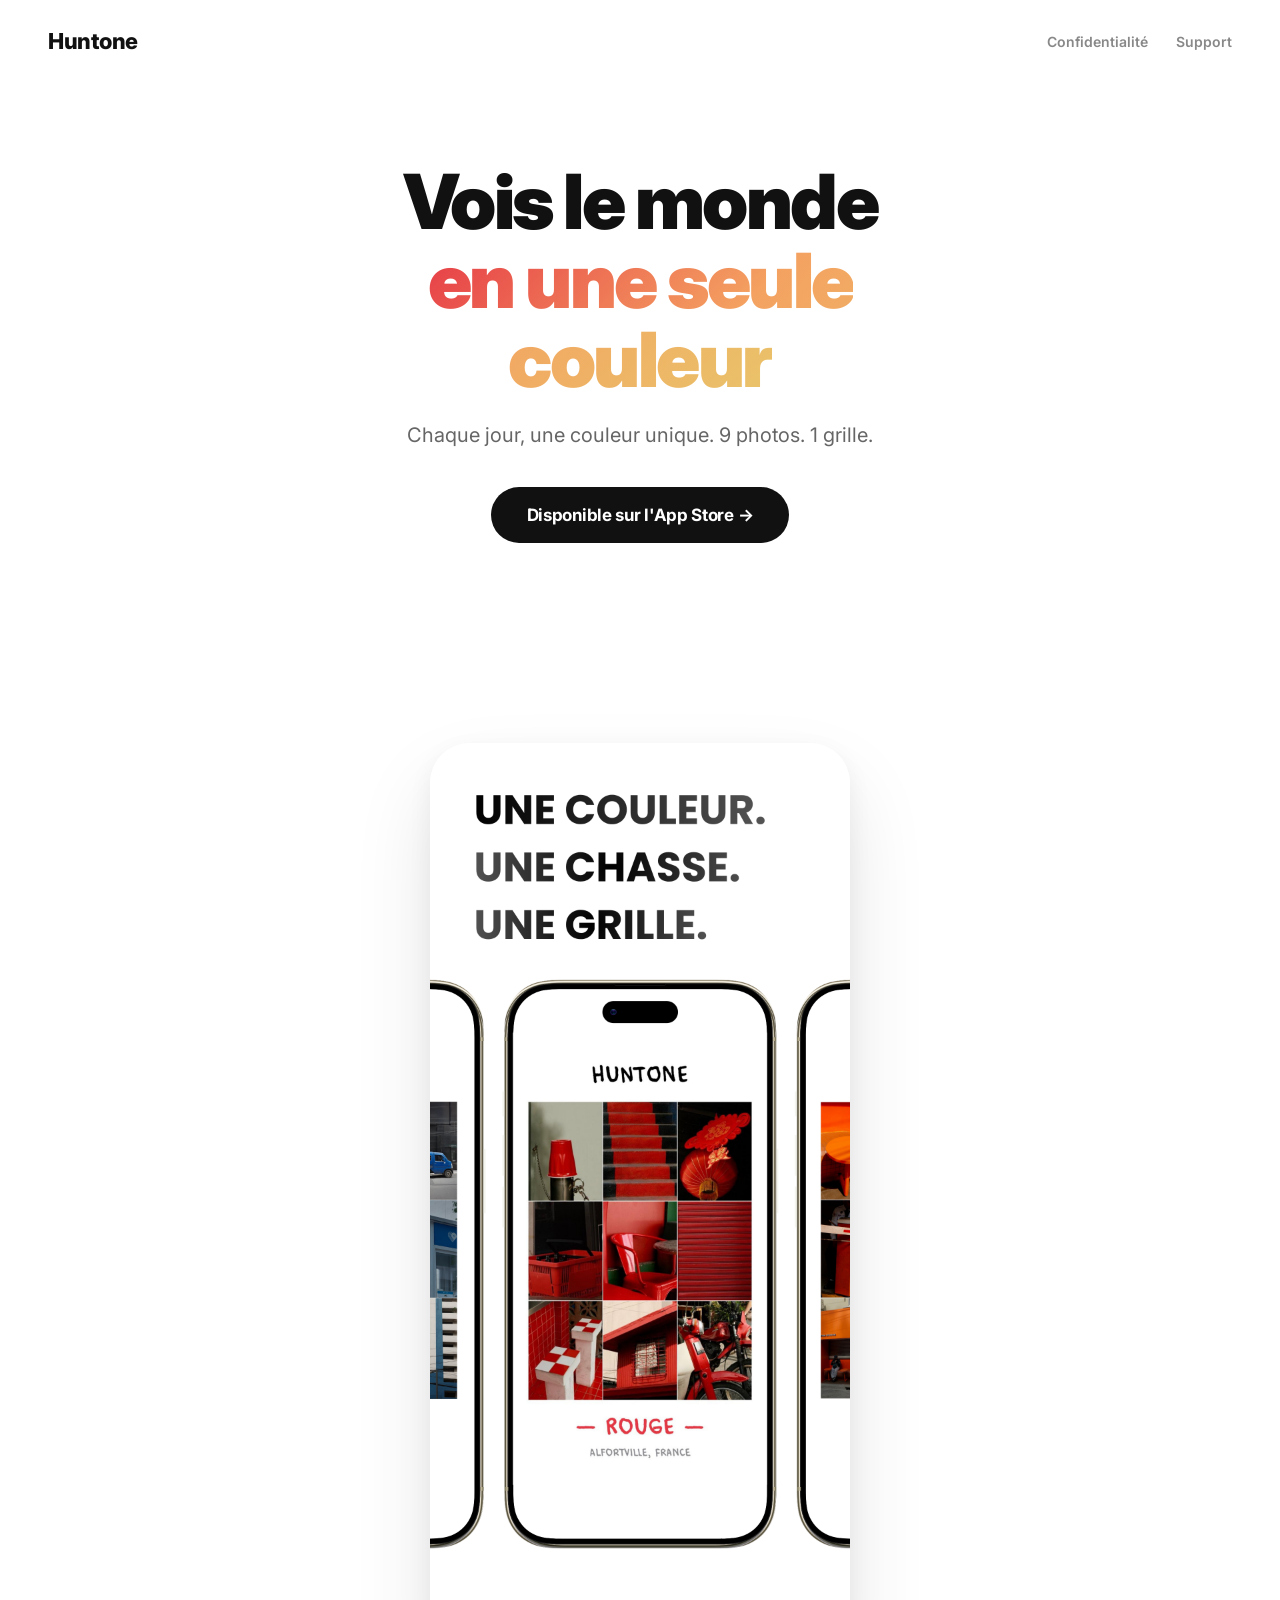
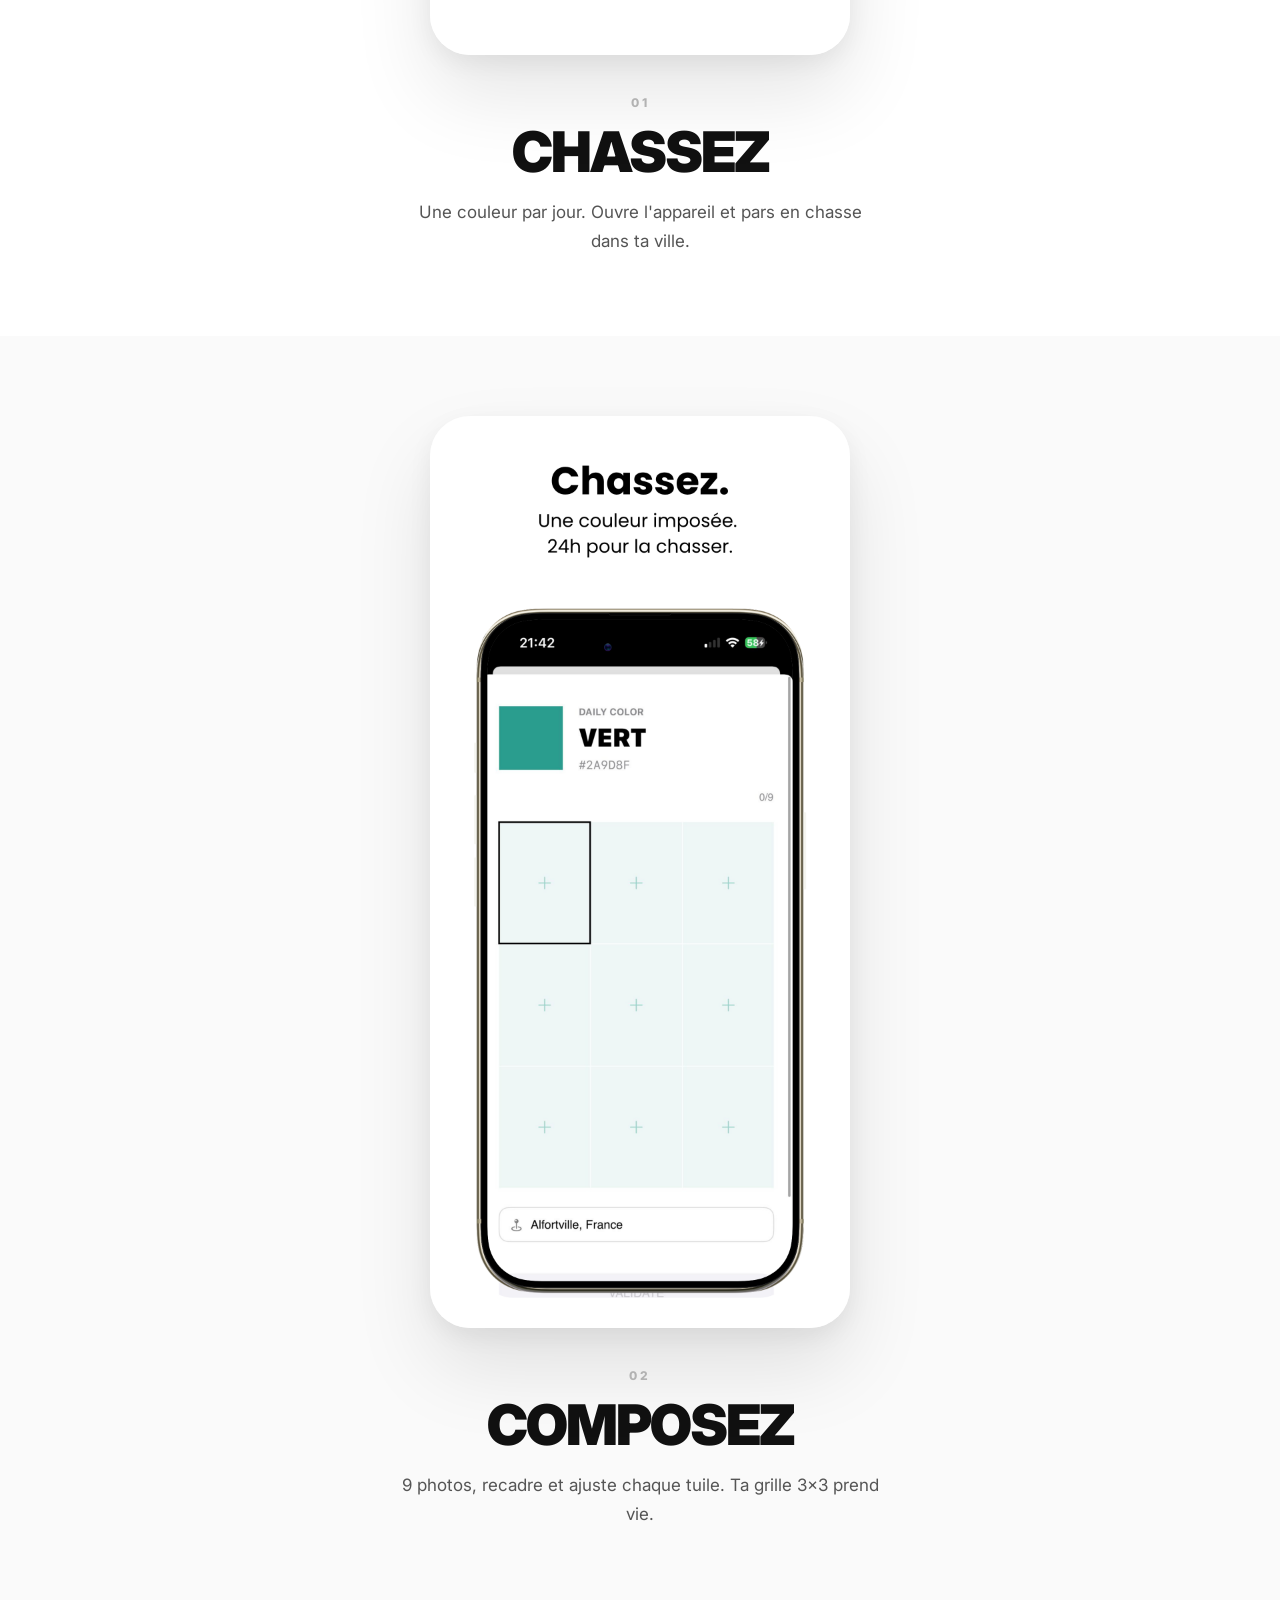
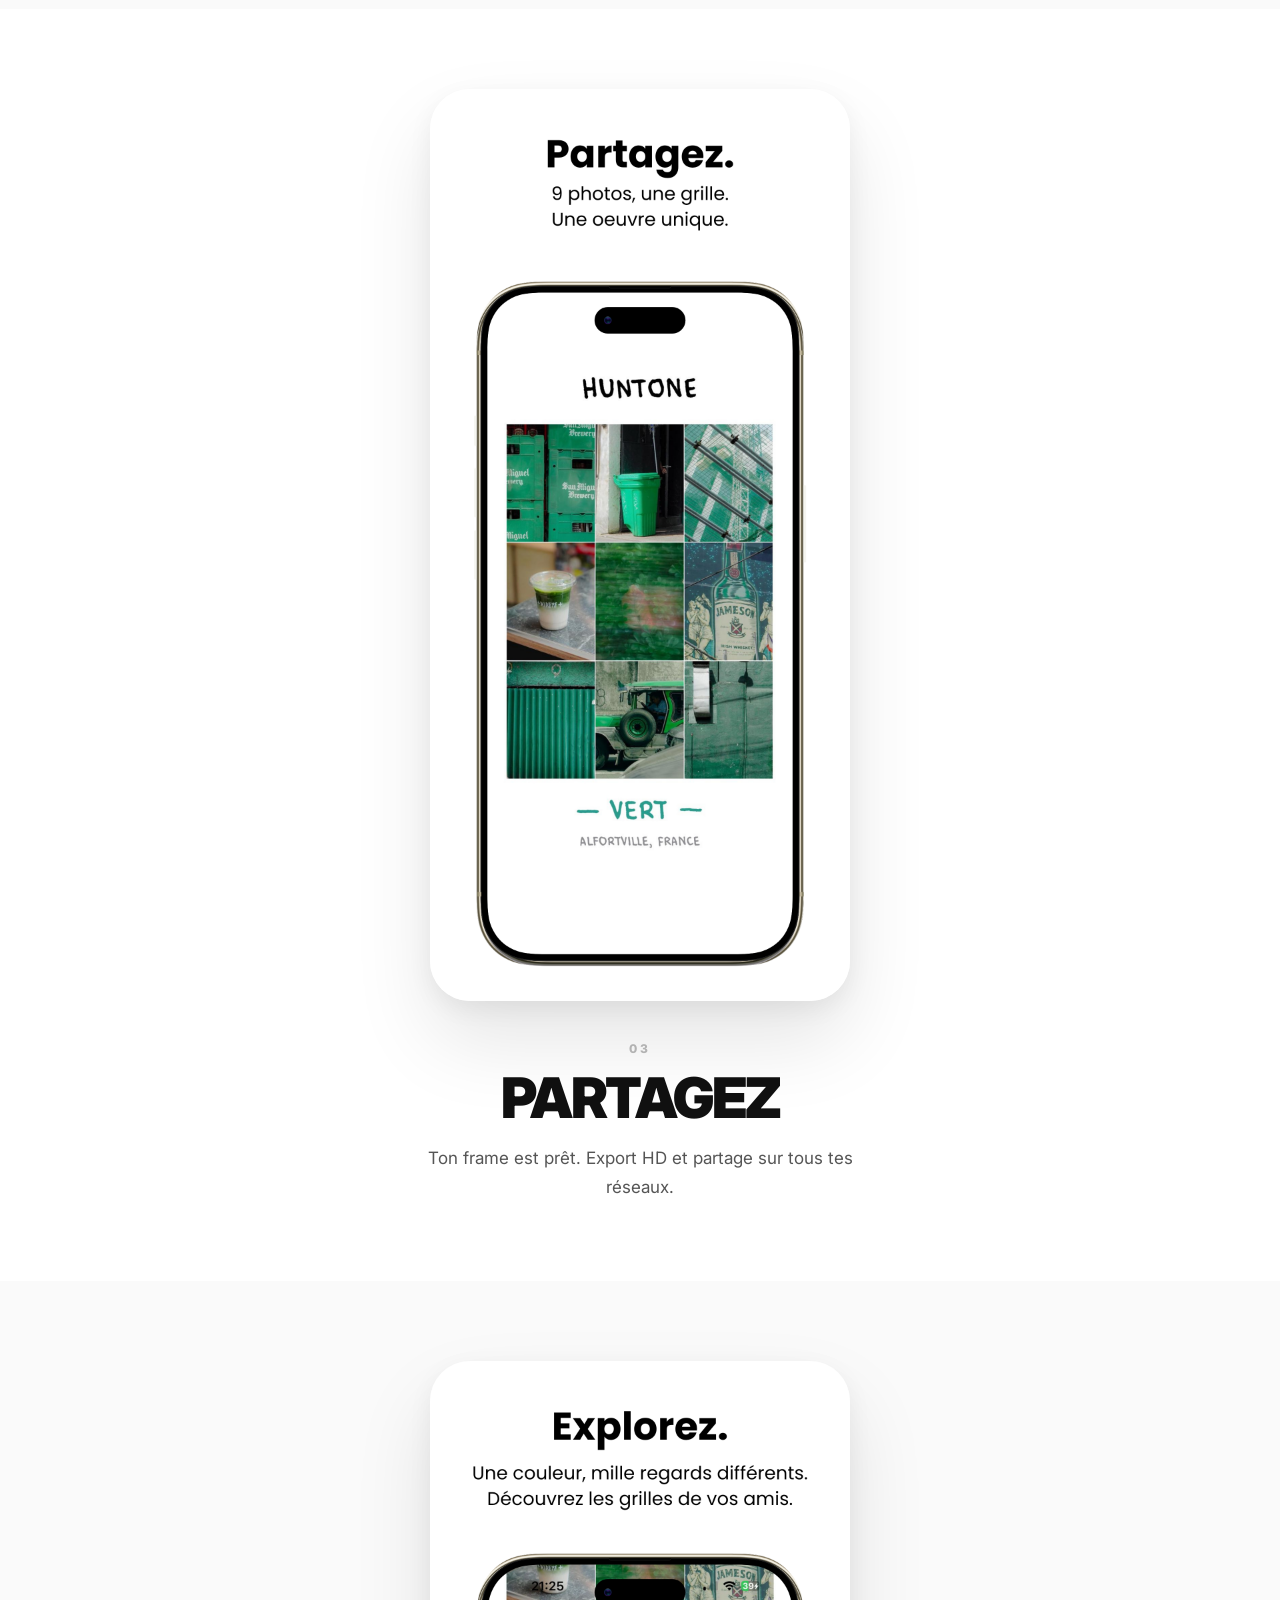
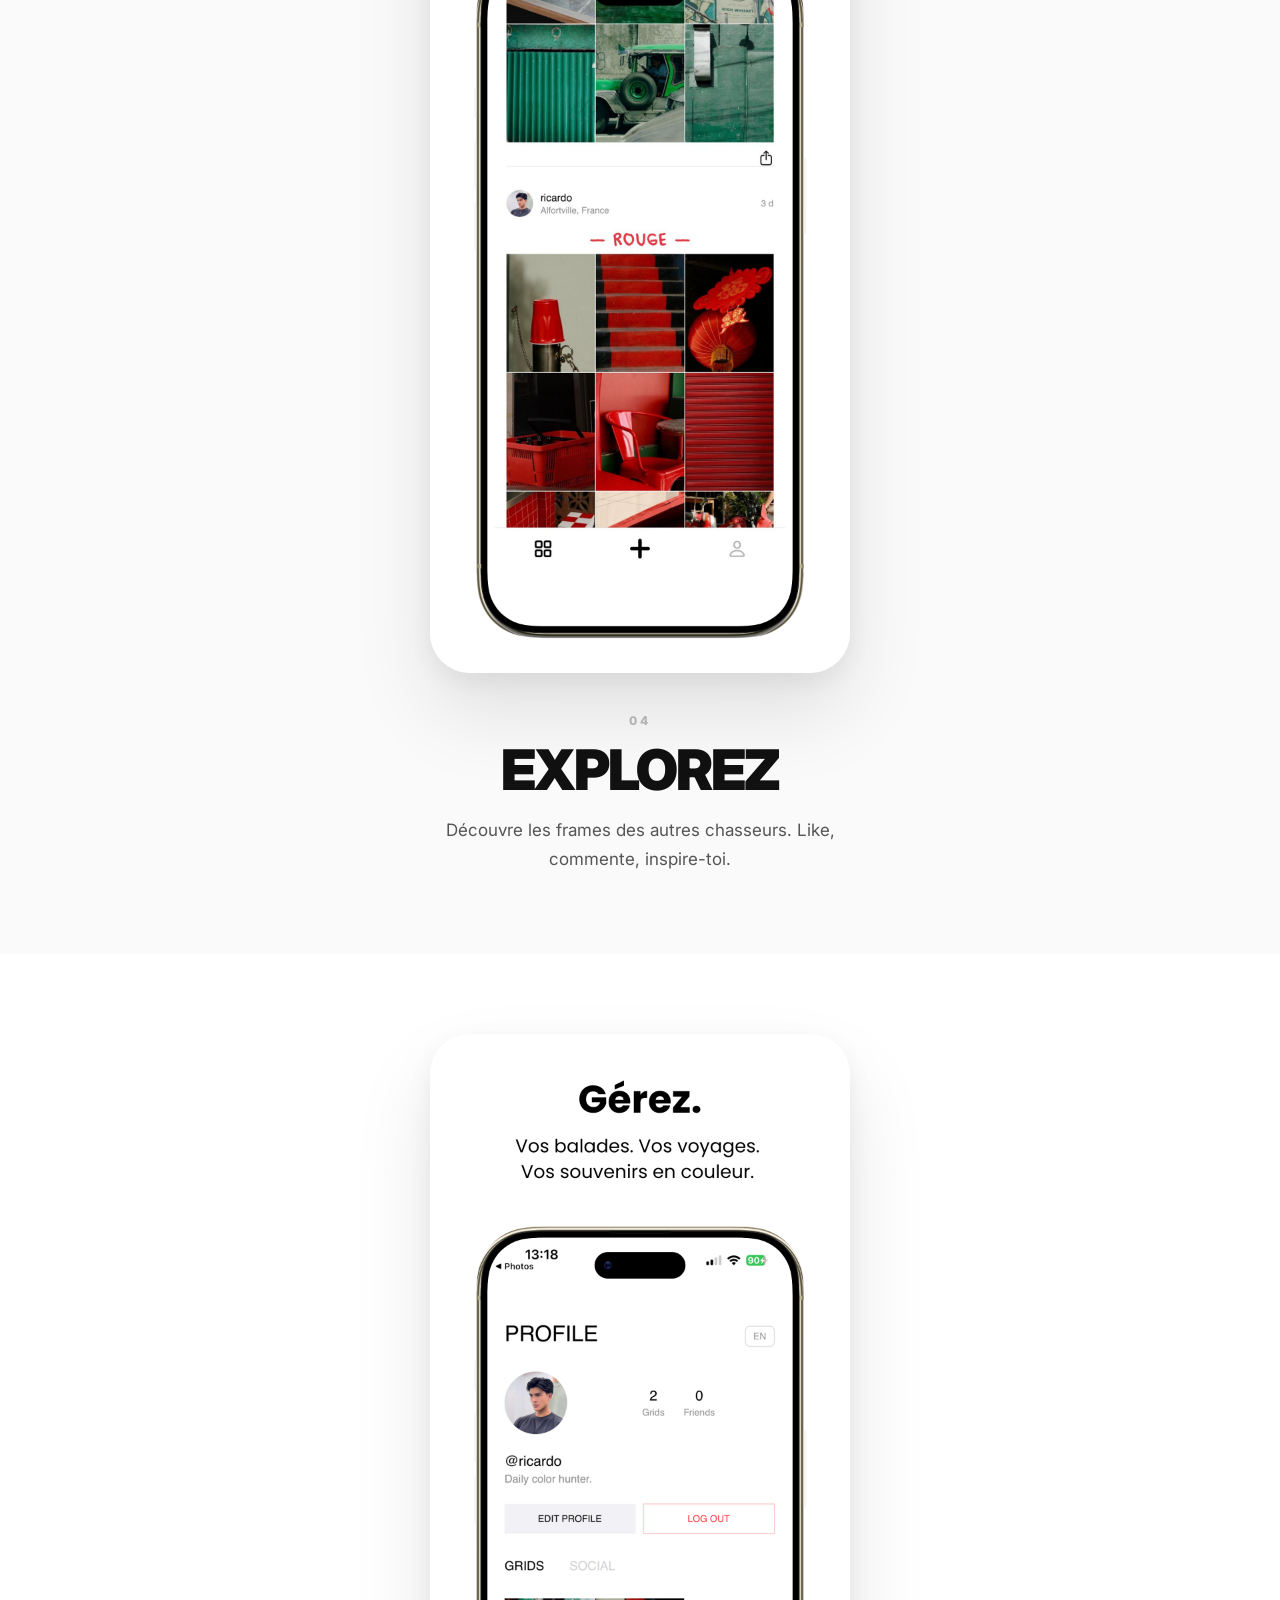
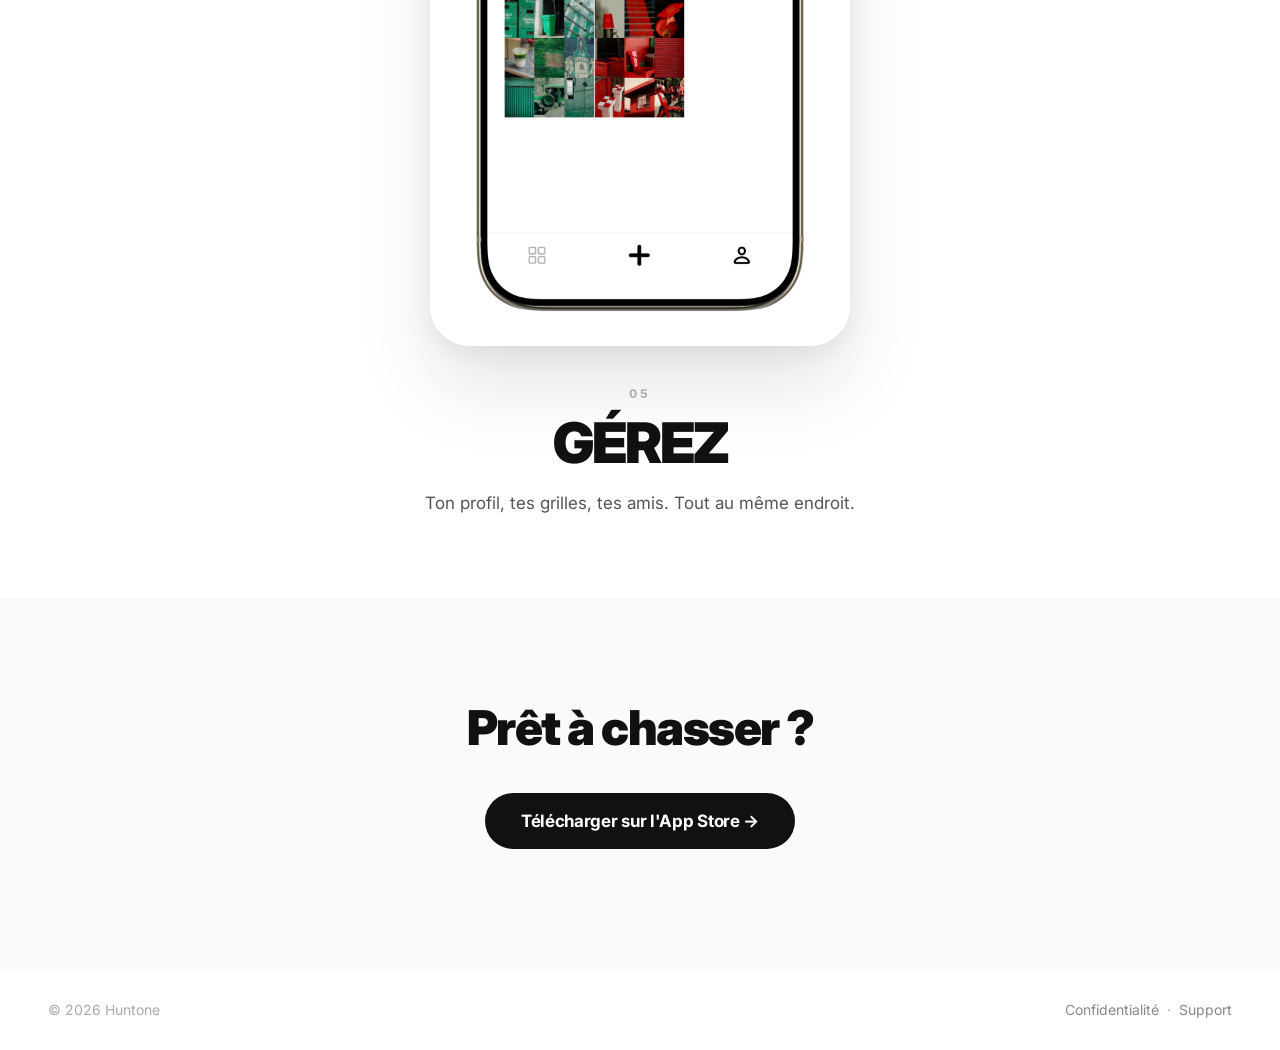
==== commit 99c336b1: "Full redesign: screenshots as hero, image-first layout" ====
--- a/index.html
+++ b/index.html
@@ -4,9 +4,10 @@
     <meta charset="UTF-8">
     <meta name="viewport" content="width=device-width, initial-scale=1.0">
     <title>Huntone — Chasse photo quotidienne</title>
-    <meta name="description" content="Huntone : une nouvelle couleur chaque jour. Capture 9 photos, compose une grille 3×3 et partage ta vision du monde.">
+    <meta name="description" content="Huntone : une couleur unique chaque jour. Capture 9 photos, compose une grille 3×3 et partage ta vision du monde.">
     <meta property="og:title" content="Huntone — Chasse photo quotidienne">
     <meta property="og:description" content="Vois le monde en une seule couleur. Une teinte unique par jour, 9 photos à capturer.">
+    <meta property="og:image" content="1.png">
     <meta property="og:type" content="website">
     <link rel="stylesheet" href="style.css">
     <link rel="preconnect" href="https://fonts.googleapis.com">
@@ -14,112 +15,87 @@
     <link href="https://fonts.googleapis.com/css2?family=Inter:wght@400;500;600;700;800;900&display=swap" rel="stylesheet">
 </head>
 <body>
-    <nav>
+    <header>
         <a href="/" class="logo">Huntone</a>
-        <div class="nav-links">
+        <nav>
             <a href="/privacy">Confidentialité</a>
             <a href="/support">Support</a>
+        </nav>
+    </header>
+
+    <section class="hero">
+        <h1>Vois le monde<br><span class="gradient-text">en une seule couleur</span></h1>
+        <p>Chaque jour, une couleur unique. 9 photos. 1 grille.</p>
+        <a href="#" class="pill">Disponible sur l'App Store →</a>
+    </section>
+
+    <section class="shot-block">
+        <div class="shot-wrap">
+            <img src="1.png" alt="Chassez">
         </div>
-    </nav>
+        <div class="shot-label">
+            <em>01</em>
+            <h2>CHASSEZ</h2>
+            <p>Une couleur par jour. Ouvre l'appareil et pars en chasse dans ta ville.</p>
+        </div>
+    </section>
 
-    <main>
-        <section class="hero">
-            <h1>Vois le monde<br><span class="gradient-text">en une seule couleur</span></h1>
-            <p class="hero-tagline">
-                Chaque jour, Huntone te donne une couleur unique.
-                Chasse-la dans ta ville, capture 9 photos et compose ta grille 3×3.
-            </p>
-            <a href="#" class="appstore-btn">
-                <svg width="22" height="22" viewBox="0 0 20 20" fill="currentColor">
-                    <path d="M14.5.1c-.7.1-1.5.5-2 1-.5.5-.9 1.2-1 1.8.8 0 1.6-.3 2.1-.8.5-.5.9-1.3.9-2zM17.9 6.4c-.5-.6-1.1-1-1.9-1-.8 0-1.3.4-2 .4-.7 0-1.3-.4-2-.4-1.2 0-2.3.7-2.9 1.9-1 1.7-.3 4.1.7 5.5.4.7 1 1.4 1.7 1.4.7 0 .9-.4 1.8-.4s1.1.4 1.8.4 1.3-.7 1.8-1.4c.6-.9.8-1.6 1-2.2-1-.4-1.8-1.3-1.8-2.6 0-1.5 1.2-2.6 2.8-2.6z"/>
-                </svg>
-                Télécharger sur l'App Store
-            </a>
-        </section>
+    <section class="shot-block alt">
+        <div class="shot-wrap">
+            <img src="2.png" alt="Composez">
+        </div>
+        <div class="shot-label">
+            <em>02</em>
+            <h2>COMPOSEZ</h2>
+            <p>9 photos, recadre et ajuste chaque tuile. Ta grille 3×3 prend vie.</p>
+        </div>
+    </section>
 
-        <section class="step-section" id="chassez">
-            <div class="step-row">
-                <div class="step-phone">
-                    <img src="1.png" alt="Chassez — Une couleur par jour">
-                </div>
-                <div class="step-text">
-                    <span class="step-badge">01</span>
-                    <h2>CHASSEZ</h2>
-                    <p>Chaque jour, Huntone génère une couleur unique rien que pour toi — parmi des milliers de possibilités. Ouvre l'appareil photo et chasse cette teinte dans ta ville : une porte, une fleur, un mur, la rue. Tout devient un terrain de chasse.</p>
-                </div>
-            </div>
-        </section>
+    <section class="shot-block">
+        <div class="shot-wrap">
+            <img src="3.png" alt="Partagez">
+        </div>
+        <div class="shot-label">
+            <em>03</em>
+            <h2>PARTAGEZ</h2>
+            <p>Ton frame est prêt. Export HD et partage sur tous tes réseaux.</p>
+        </div>
+    </section>
 
-        <section class="step-section alt" id="composez">
-            <div class="step-row">
-                <div class="step-text">
-                    <span class="step-badge">02</span>
-                    <h2>COMPOSEZ</h2>
-                    <p>Prends 9 photos, recadre et ajuste chacune dans la tuile parfaite. Ta grille 3×3 prend forme. Ajoute ta ville et signe ton frame du jour.</p>
-                </div>
-                <div class="step-phone">
-                    <img src="2.png" alt="Composez — 9 photos, 1 grille">
-                </div>
-            </div>
-        </section>
+    <section class="shot-block alt">
+        <div class="shot-wrap">
+            <img src="4.png" alt="Explorez">
+        </div>
+        <div class="shot-label">
+            <em>04</em>
+            <h2>EXPLOREZ</h2>
+            <p>Découvre les frames des autres chasseurs. Like, commente, inspire-toi.</p>
+        </div>
+    </section>
 
-        <section class="step-section" id="partagez">
-            <div class="step-row">
-                <div class="step-phone">
-                    <img src="3.png" alt="Partagez — Export et partage">
-                </div>
-                <div class="step-text">
-                    <span class="step-badge">03</span>
-                    <h2>PARTAGEZ</h2>
-                    <p>Ton frame est prêt. Exporte-le en haute résolution et partage-le partout : Instagram, Messages, WhatsApp. Montre au monde comment tu vois la couleur du jour.</p>
-                </div>
-            </div>
-        </section>
+    <section class="shot-block">
+        <div class="shot-wrap">
+            <img src="5.png" alt="Gérez">
+        </div>
+        <div class="shot-label">
+            <em>05</em>
+            <h2>GÉREZ</h2>
+            <p>Ton profil, tes grilles, tes amis. Tout au même endroit.</p>
+        </div>
+    </section>
 
-        <section class="step-section alt" id="explorez">
-            <div class="step-row">
-                <div class="step-text">
-                    <span class="step-badge">04</span>
-                    <h2>EXPLOREZ</h2>
-                    <p>Découvre les frames des autres chasseurs dans le feed. Like, commente et trouve l'inspiration. Chaque ville, chaque œil raconte une histoire différente autour de la même couleur.</p>
-                </div>
-                <div class="step-phone">
-                    <img src="4.png" alt="Explorez — Feed social">
-                </div>
-            </div>
-        </section>
-
-        <section class="step-section" id="gerez">
-            <div class="step-row">
-                <div class="step-phone">
-                    <img src="5.png" alt="Gérez — Profil et amis">
-                </div>
-                <div class="step-text">
-                    <span class="step-badge">05</span>
-                    <h2>GÉREZ</h2>
-                    <p>Retrouve toutes tes grilles dans ton profil. Ajoute des amis, suis leurs chasses et comparez vos visions. Ton univers photo, organisé.</p>
-                </div>
-            </div>
-        </section>
-
-        <section class="cta">
-            <h2>Prêt à chasser ?</h2>
-            <p>Huntone est gratuit. Disponible sur iPhone.</p>
-            <a href="#" class="appstore-btn">
-                <svg width="22" height="22" viewBox="0 0 20 20" fill="currentColor">
-                    <path d="M14.5.1c-.7.1-1.5.5-2 1-.5.5-.9 1.2-1 1.8.8 0 1.6-.3 2.1-.8.5-.5.9-1.3.9-2zM17.9 6.4c-.5-.6-1.1-1-1.9-1-.8 0-1.3.4-2 .4-.7 0-1.3-.4-2-.4-1.2 0-2.3.7-2.9 1.9-1 1.7-.3 4.1.7 5.5.4.7 1 1.4 1.7 1.4.7 0 .9-.4 1.8-.4s1.1.4 1.8.4 1.3-.7 1.8-1.4c.6-.9.8-1.6 1-2.2-1-.4-1.8-1.3-1.8-2.6 0-1.5 1.2-2.6 2.8-2.6z"/>
-                </svg>
-                Télécharger sur l'App Store
-            </a>
-        </section>
-    </main>
+    <section class="cta">
+        <h2>Prêt à chasser ?</h2>
+        <a href="#" class="pill">Télécharger sur l'App Store →</a>
+    </section>
 
     <footer>
-        <p>&copy; 2026 Huntone</p>
-        <div class="footer-links">
+        <span>&copy; 2026 Huntone</span>
+        <span>
             <a href="/privacy">Confidentialité</a>
+            &nbsp;·&nbsp;
             <a href="/support">Support</a>
-        </div>
+        </span>
     </footer>
 </body>
 </html>
--- a/style.css
+++ b/style.css
@@ -1,68 +1,57 @@
-* {
-    margin: 0;
-    padding: 0;
-    box-sizing: border-box;
-}
+* { margin: 0; padding: 0; box-sizing: border-box; }
 
 body {
-    font-family: 'Inter', -apple-system, BlinkMacSystemFont, 'Segoe UI', sans-serif;
+    font-family: 'Inter', -apple-system, BlinkMacSystemFont, sans-serif;
     color: #111;
     background: #fff;
-    line-height: 1.6;
     -webkit-font-smoothing: antialiased;
 }
 
-/* ── Nav ─────────────────────────────── */
-
-nav {
+/* ── Header ────────────────────────── */
+
+header {
     display: flex;
     justify-content: space-between;
     align-items: center;
-    padding: 24px 40px;
-    max-width: 1200px;
+    padding: 28px 48px;
+    max-width: 1300px;
     margin: 0 auto;
 }
 
 .logo {
-    font-size: 24px;
+    font-size: 22px;
     font-weight: 800;
     color: #111;
     text-decoration: none;
     letter-spacing: -0.5px;
 }
 
-.nav-links {
-    display: flex;
-    gap: 24px;
-}
-
-.nav-links a {
-    color: #666;
+nav { display: flex; gap: 28px; }
+
+nav a {
+    color: #888;
     text-decoration: none;
-    font-size: 15px;
-    font-weight: 500;
+    font-size: 14px;
+    font-weight: 600;
     transition: color .15s;
 }
-
-.nav-links a:hover {
-    color: #111;
-}
-
-/* ── Hero ─────────────────────────────── */
+nav a:hover { color: #111; }
+
+/* ── Hero ───────────────────────────── */
 
 .hero {
-    padding: 80px 40px 100px;
-    max-width: 800px;
-    margin: 0 auto;
     text-align: center;
+    padding: 80px 32px 120px;
+    max-width: 720px;
+    margin: 0 auto;
 }
 
 .hero h1 {
-    font-size: 64px;
+    font-size: clamp(40px, 8vw, 76px);
     font-weight: 900;
-    line-height: 1.08;
-    letter-spacing: -2px;
-    margin-bottom: 28px;
+    line-height: 1.04;
+    letter-spacing: -2.5px;
+    margin-bottom: 24px;
 }
 
 .gradient-text {
@@ -71,313 +60,168 @@
     -webkit-background-clip: text;
     -webkit-text-fill-color: transparent;
     background-clip: text;
-    animation: gradient-shift 8s ease infinite;
-}
-
-@keyframes gradient-shift {
+    animation: shift 8s ease infinite;
+}
+@keyframes shift {
     0%, 100% { background-position: 0% 50%; }
     50% { background-position: 100% 50%; }
 }
 
-.hero-tagline {
-    font-size: 18px;
-    color: #555;
-    max-width: 520px;
-    margin: 0 auto 36px;
-    line-height: 1.7;
-}
-
-.appstore-btn {
-    display: inline-flex;
-    align-items: center;
-    gap: 12px;
+.hero p {
+    font-size: 20px;
+    color: #666;
+    margin-bottom: 40px;
+}
+
+/* ── Buttons ────────────────────────── */
+
+.pill {
+    display: inline-block;
     background: #111;
     color: #fff;
-    padding: 16px 32px;
-    border-radius: 14px;
+    padding: 18px 36px;
+    border-radius: 999px;
     text-decoration: none;
-    font-weight: 600;
-    font-size: 16px;
+    font-weight: 700;
+    font-size: 17px;
+    letter-spacing: -0.3px;
     transition: background .2s, transform .2s;
 }
-
-.appstore-btn:hover {
+.pill:hover {
     background: #333;
-    transform: translateY(-2px);
-}
-
-/* ── Step Sections ────────────────────── */
-
-.step-section {
-    padding: 80px 40px;
-}
-
-.step-section.alt {
-    background: #f8f8f8;
-}
-
-.step-row {
+    transform: scale(1.03);
+}
+
+/* ── Screenshot Blocks ──────────────── */
+
+.shot-block {
     display: flex;
+    flex-direction: column;
     align-items: center;
-    gap: 80px;
-    max-width: 1100px;
-    margin: 0 auto;
-}
-
-.step-phone {
-    flex-shrink: 0;
-}
-
-.step-phone img {
+    padding: 80px 32px;
+    gap: 40px;
+}
+.shot-block.alt {
+    background: #fafafa;
+}
+
+.shot-wrap {
+    position: relative;
+    width: min(85vw, 420px);
+}
+
+.shot-wrap img {
     display: block;
-    width: 300px;
-    border-radius: 36px;
-    box-shadow: 0 30px 60px rgba(0, 0, 0, .12);
-}
-
-.step-text {
-    flex: 1;
-    min-width: 0;
-}
-
-.step-badge {
-    display: inline-block;
-    font-size: 13px;
-    font-weight: 700;
-    letter-spacing: 2px;
-    color: #999;
-    text-transform: uppercase;
+    width: 100%;
+    border-radius: 40px;
+    box-shadow: 0 40px 80px rgba(0,0,0,.10), 0 8px 24px rgba(0,0,0,.06);
+    transition: transform .3s;
+}
+.shot-wrap:hover img {
+    transform: scale(1.02);
+}
+
+.shot-label {
+    text-align: center;
+    max-width: 480px;
+}
+
+.shot-label em {
+    display: block;
+    font-style: normal;
+    font-size: 12px;
+    font-weight: 800;
+    letter-spacing: 3px;
+    color: #bbb;
+    margin-bottom: 8px;
+}
+
+.shot-label h2 {
+    font-size: clamp(36px, 6vw, 56px);
+    font-weight: 900;
+    letter-spacing: -2px;
     margin-bottom: 12px;
 }
 
-.step-text h2 {
-    font-size: 48px;
+.shot-label p {
+    font-size: 17px;
+    color: #555;
+    line-height: 1.7;
+}
+
+/* ── CTA ────────────────────────────── */
+
+.cta {
+    text-align: center;
+    padding: 100px 32px 120px;
+    background: #fafafa;
+}
+.cta h2 {
+    font-size: clamp(32px, 6vw, 48px);
     font-weight: 900;
     letter-spacing: -1.5px;
-    margin-bottom: 20px;
-    color: #111;
-}
-
-.step-text p {
-    font-size: 17px;
-    color: #555;
-    line-height: 1.8;
-    max-width: 460px;
-}
-
-/* ── CTA ───────────────────────────────── */
-
-.cta {
-    padding: 100px 40px;
-    text-align: center;
-    background: #f8f8f8;
-}
-
-.cta h2 {
-    font-size: 40px;
-    font-weight: 900;
-    letter-spacing: -1px;
-    margin-bottom: 16px;
-}
-
-.cta p {
-    color: #555;
     margin-bottom: 36px;
-    font-size: 17px;
-}
-
-/* ── Footer ────────────────────────────── */
+}
+
+/* ── Footer ─────────────────────────── */
 
 footer {
     display: flex;
     justify-content: space-between;
     align-items: center;
-    padding: 32px 40px;
-    max-width: 1200px;
+    padding: 32px 48px;
+    max-width: 1300px;
     margin: 0 auto;
     font-size: 14px;
-    color: #999;
-}
-
-.footer-links {
-    display: flex;
-    gap: 24px;
-}
-
-.footer-links a {
-    color: #666;
-    text-decoration: none;
-    font-size: 14px;
-}
-
-.footer-links a:hover {
-    color: #111;
-}
-
-/* ── Legal Pages ───────────────────────── */
+    color: #aaa;
+}
+footer a { color: #888; text-decoration: none; }
+footer a:hover { color: #111; }
+
+/* ── Legal pages ────────────────────── */
 
 .legal-page {
     max-width: 720px;
     margin: 0 auto;
-    padding: 60px 40px 80px;
-}
-
+    padding: 60px 32px 80px;
+}
 .legal-page h1 {
     font-size: 40px;
     font-weight: 800;
     letter-spacing: -0.5px;
     margin-bottom: 8px;
 }
-
-.legal-page .last-updated {
-    color: #999;
-    margin-bottom: 48px;
-    font-size: 14px;
-}
-
-.legal-page section {
-    margin-bottom: 40px;
-}
-
-.legal-page h2 {
-    font-size: 22px;
-    font-weight: 700;
-    margin-bottom: 16px;
-    letter-spacing: -0.3px;
-}
-
-.legal-page h3 {
-    font-size: 17px;
-    font-weight: 600;
-    margin-top: 24px;
-    margin-bottom: 10px;
-}
-
-.legal-page p {
-    font-size: 15px;
-    color: #444;
-    margin-bottom: 12px;
-}
-
-.legal-page ul {
-    padding-left: 24px;
-    margin-bottom: 12px;
-}
-
-.legal-page li {
-    font-size: 15px;
-    color: #444;
-    margin-bottom: 8px;
-}
-
-.legal-page a {
-    color: #111;
-    text-decoration: underline;
-}
-
-/* ── Responsive ────────────────────────── */
-
-@media (max-width: 900px) {
-    .hero {
-        padding: 60px 24px 80px;
-    }
-
-    .hero h1 {
-        font-size: 44px;
-        letter-spacing: -1px;
-    }
-
-    .step-row {
-        flex-direction: column;
-        gap: 48px;
-        text-align: center;
-    }
-
-    .step-section.alt .step-row {
-        flex-direction: column-reverse;
-    }
-
-    .step-phone img {
-        width: 240px;
-    }
-
-    .step-text h2 {
-        font-size: 38px;
-    }
-
-    .step-text p {
-        max-width: 100%;
-    }
-
-    .cta h2 {
-        font-size: 32px;
-    }
-}
+.legal-page .last-updated { color: #999; margin-bottom: 48px; font-size: 14px; }
+.legal-page section { margin-bottom: 40px; }
+.legal-page h2 { font-size: 22px; font-weight: 700; margin-bottom: 16px; }
+.legal-page h3 { font-size: 17px; font-weight: 600; margin-top: 24px; margin-bottom: 10px; }
+.legal-page p  { font-size: 15px; color: #444; margin-bottom: 12px; }
+.legal-page ul { padding-left: 24px; margin-bottom: 12px; }
+.legal-page li { font-size: 15px; color: #444; margin-bottom: 8px; }
+.legal-page a  { color: #111; text-decoration: underline; }
+
+/* ── Responsive ─────────────────────── */
 
 @media (max-width: 600px) {
-    nav {
-        padding: 20px 20px;
-    }
-
-    .hero {
-        padding: 48px 20px 64px;
-    }
-
-    .hero h1 {
-        font-size: 34px;
-    }
-
-    .hero-tagline {
-        font-size: 16px;
-    }
-
-    .appstore-btn {
-        padding: 14px 24px;
-        font-size: 15px;
-    }
-
-    .step-section {
-        padding: 48px 20px;
-    }
-
-    .step-row {
-        gap: 32px;
-    }
-
-    .step-phone img {
-        width: 200px;
-        border-radius: 28px;
-    }
-
-    .step-text h2 {
-        font-size: 32px;
-        letter-spacing: -1px;
-    }
-
-    .step-text p {
-        font-size: 15px;
-    }
-
-    .cta {
-        padding: 64px 20px;
-    }
-
-    .cta h2 {
-        font-size: 28px;
-    }
-
-    .legal-page {
-        padding: 40px 20px 60px;
-    }
-
-    .legal-page h1 {
-        font-size: 32px;
-    }
+    header { padding: 20px 20px; }
+    .hero { padding: 60px 20px 80px; }
+    .hero p { font-size: 17px; }
+
+    .shot-block { padding: 56px 20px; gap: 28px; }
+    .shot-wrap { width: min(90vw, 340px); }
+    .shot-wrap img { border-radius: 32px; }
+
+    .shot-label p { font-size: 15px; }
+
+    .cta { padding: 72px 20px; }
 
     footer {
         flex-direction: column;
-        gap: 16px;
+        gap: 12px;
         text-align: center;
         padding: 24px 20px;
     }
-}
+
+    .legal-page { padding: 40px 20px 60px; }
+    .legal-page h1 { font-size: 32px; }
+}
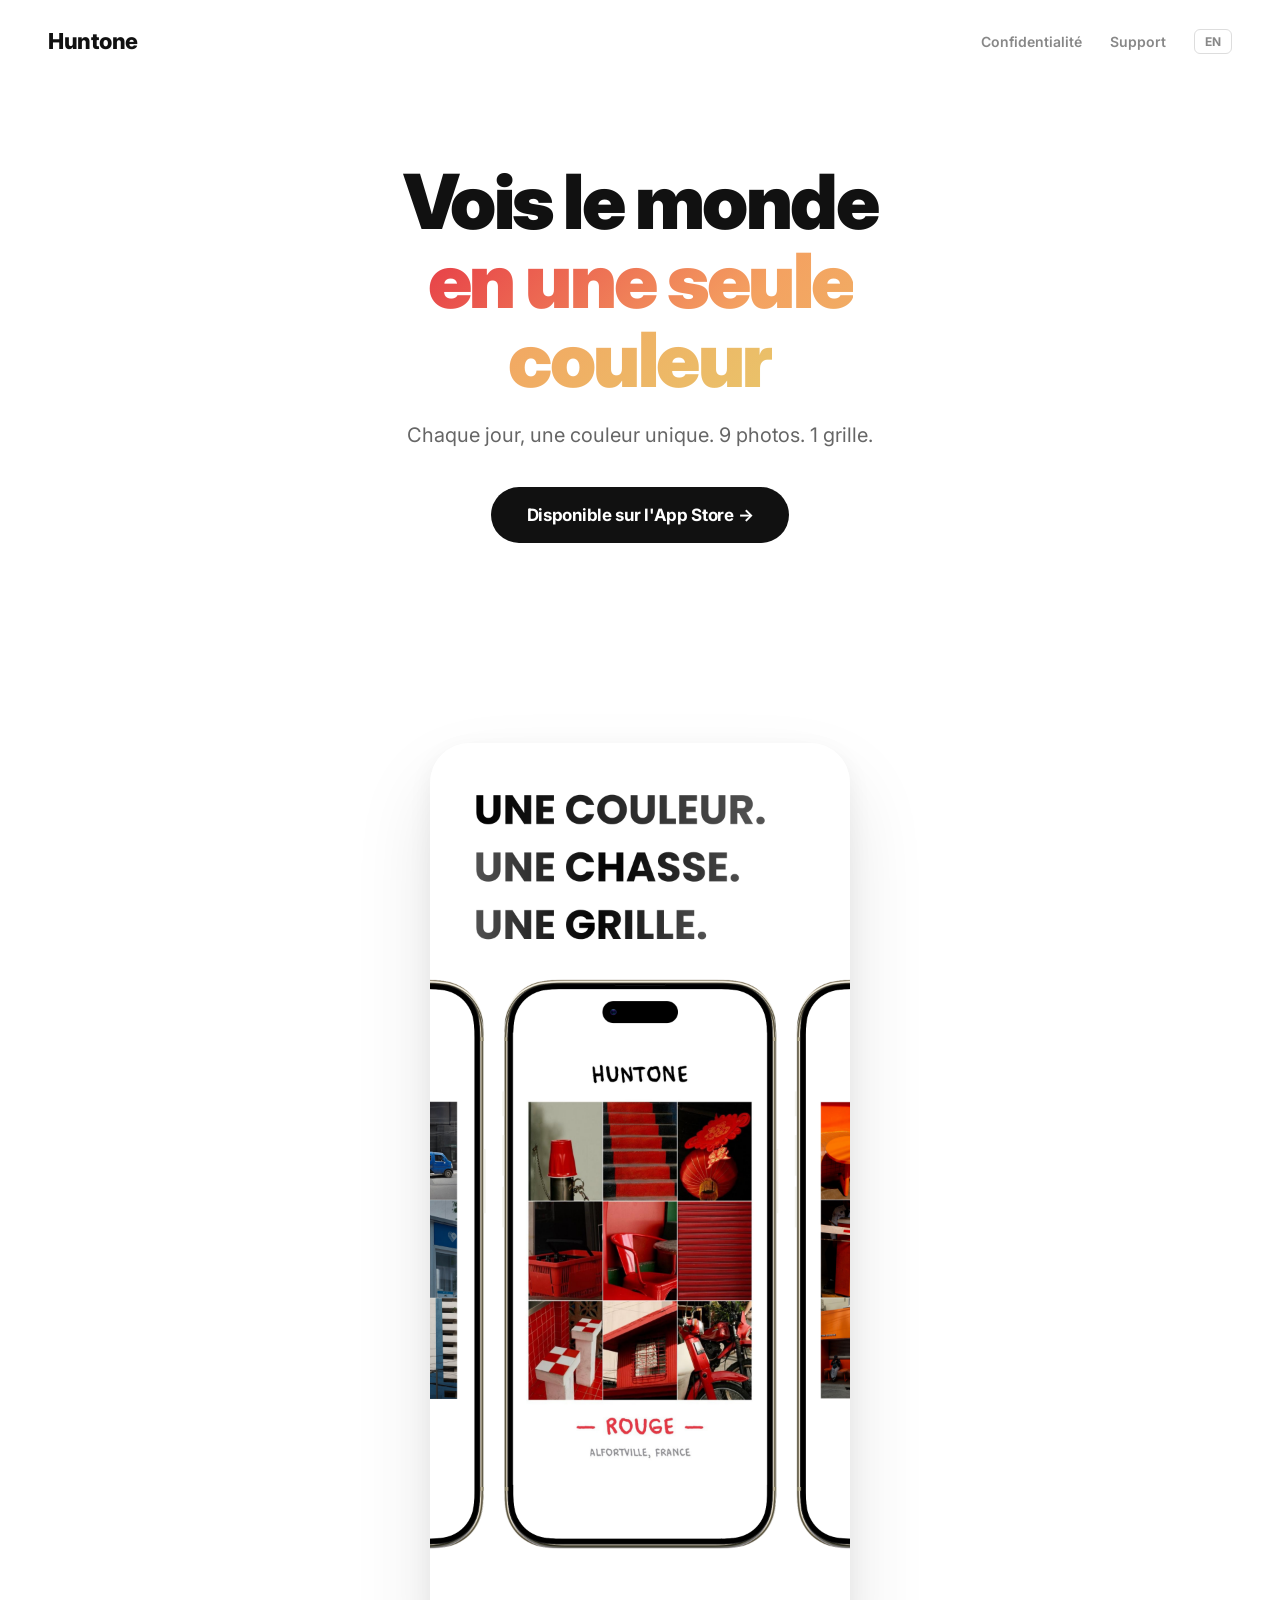
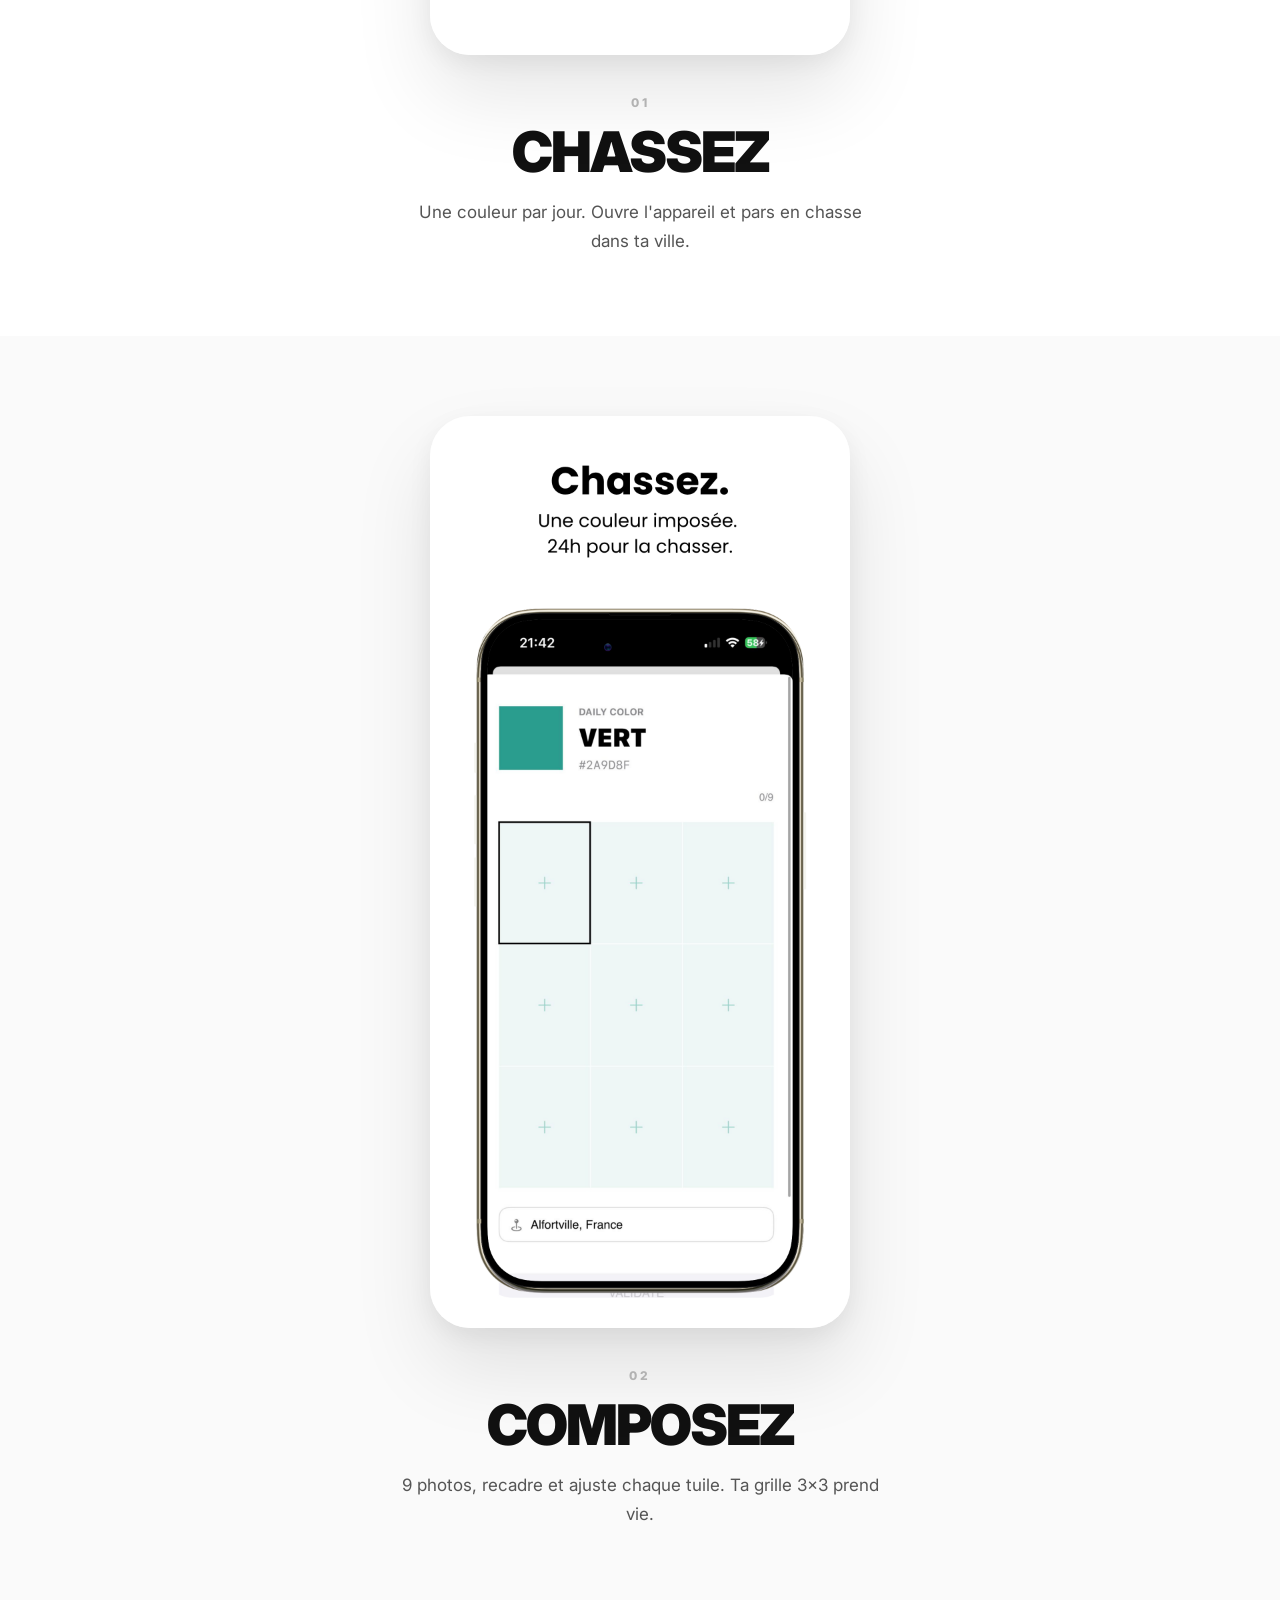
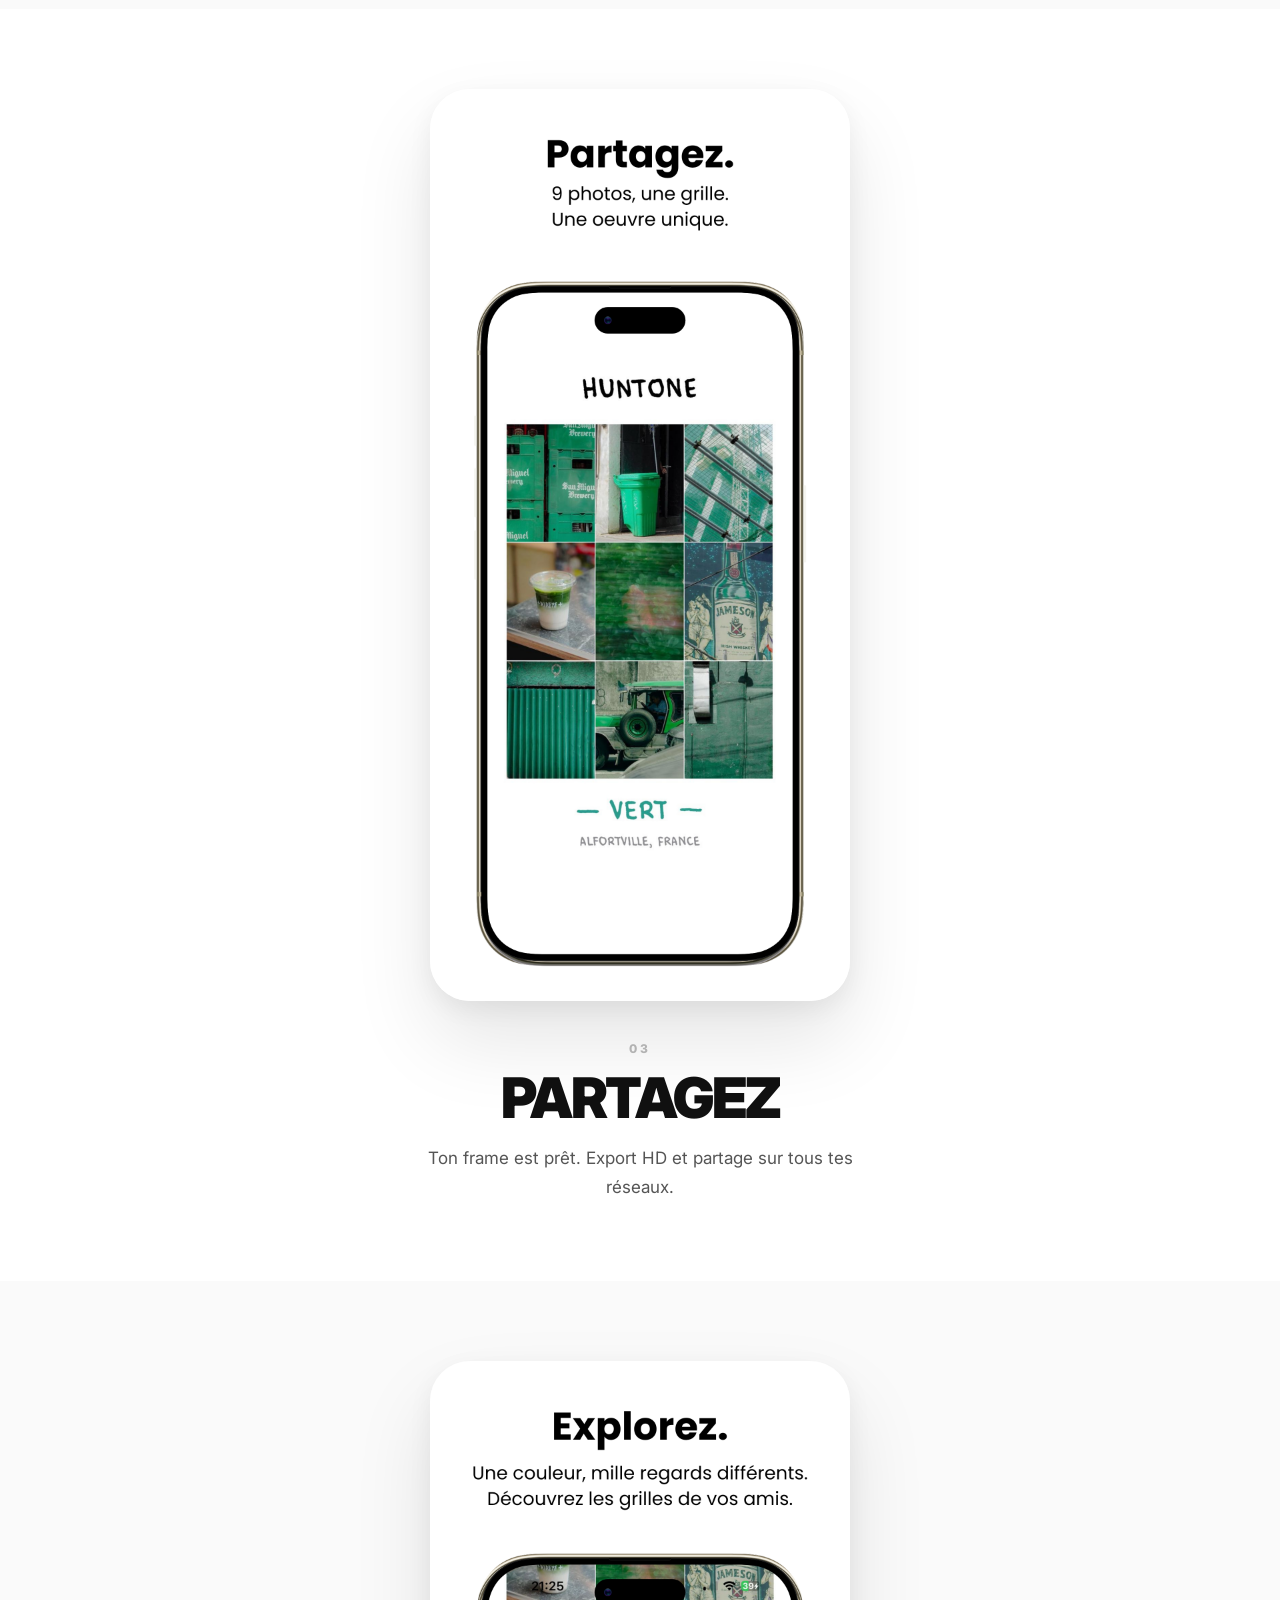
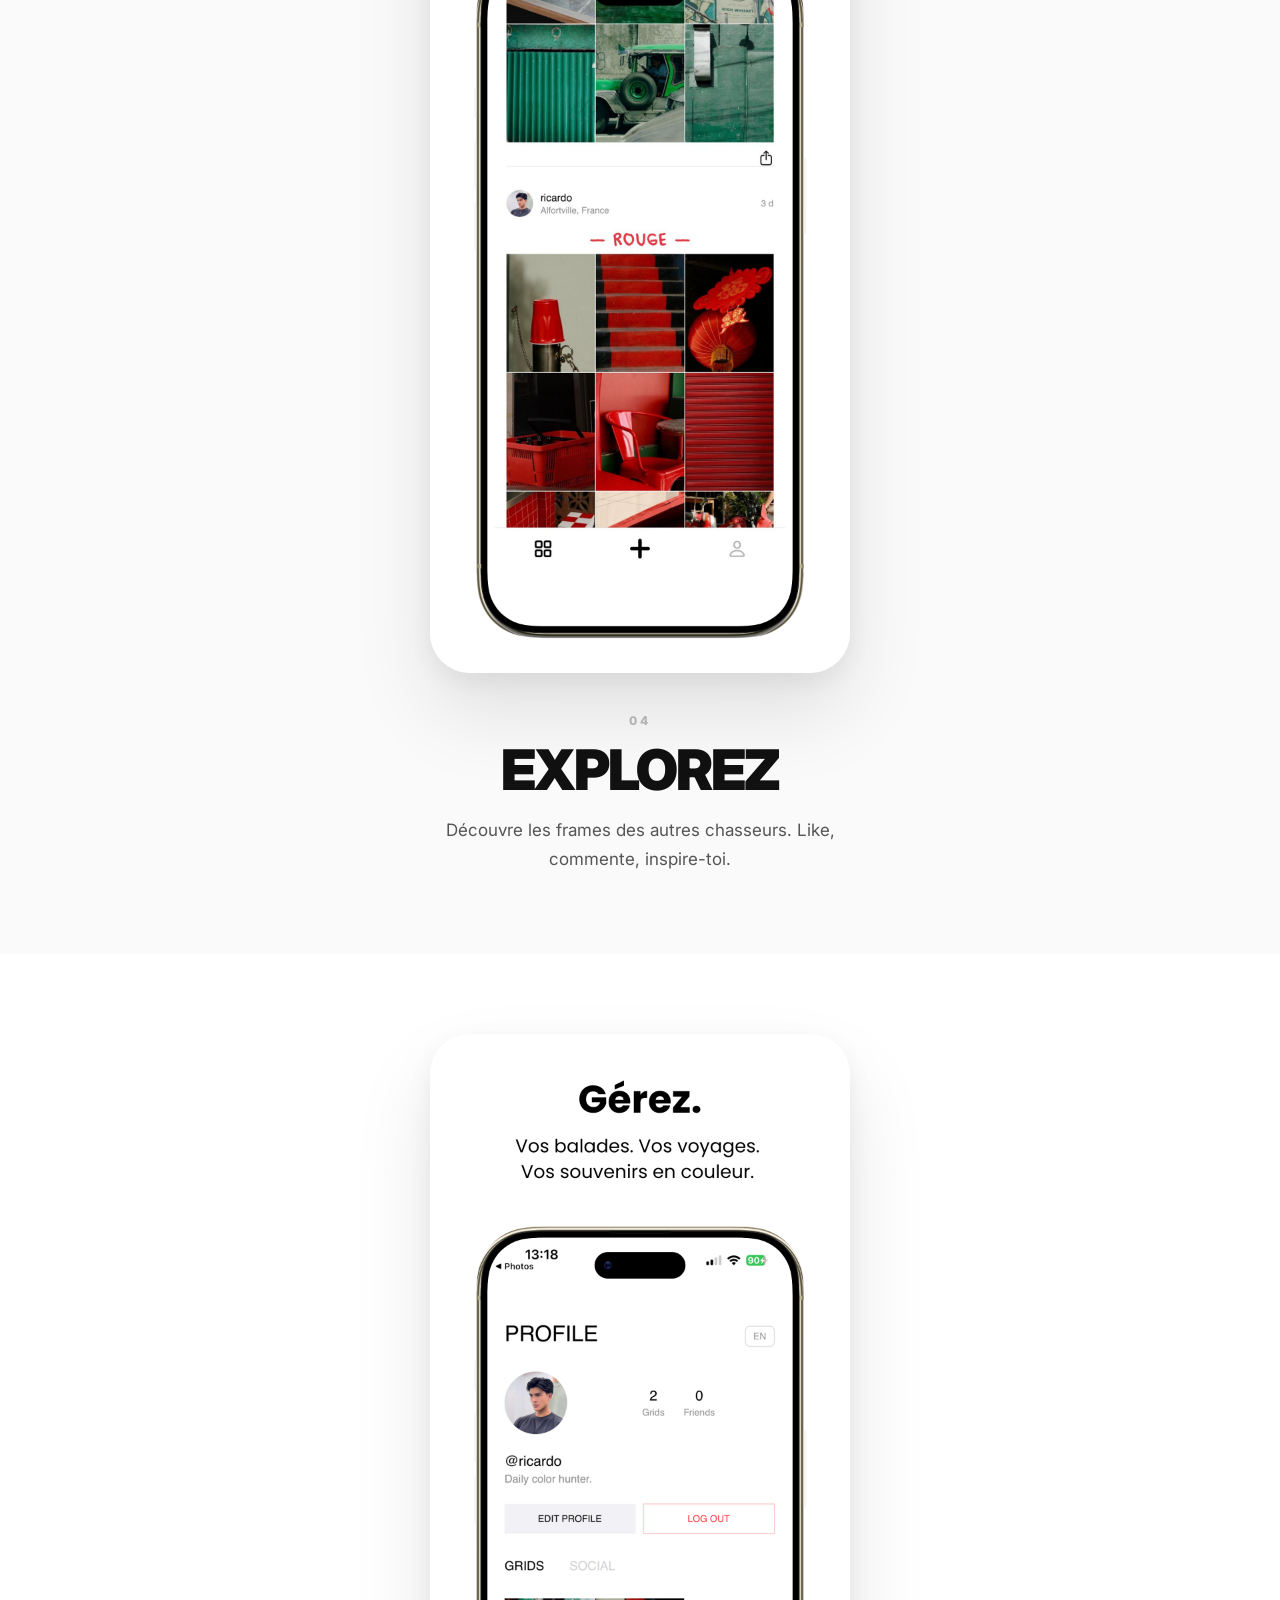
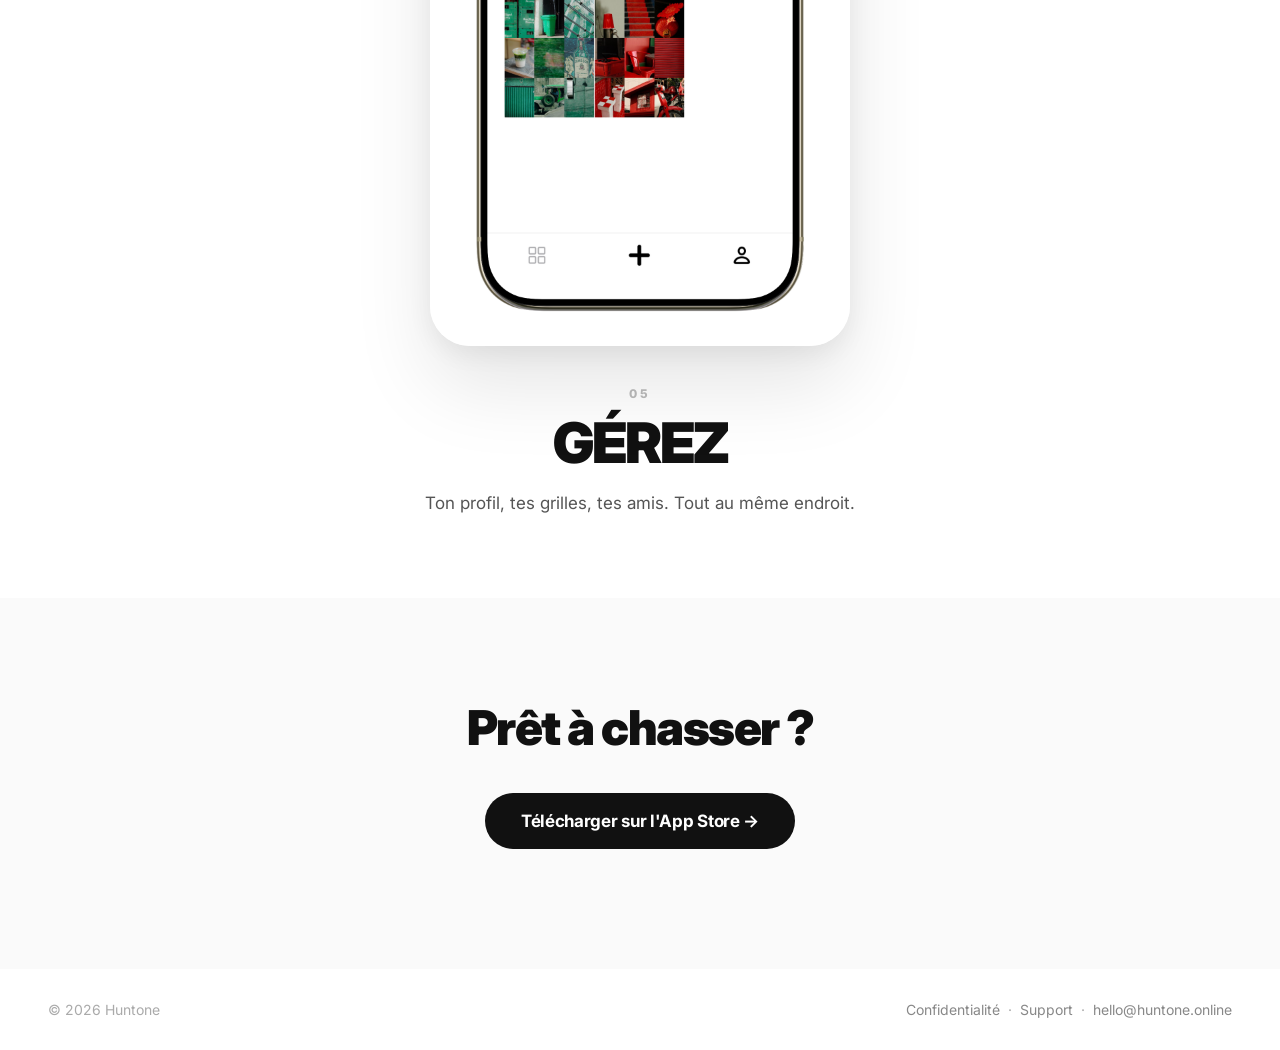
==== commit 6d746f88: "Bilingual FR/EN site: index, privacy policy, support with language toggle" ====
--- a/index.html
+++ b/index.html
@@ -5,10 +5,11 @@
     <meta name="viewport" content="width=device-width, initial-scale=1.0">
     <title>Huntone — Chasse photo quotidienne</title>
     <meta name="description" content="Huntone : une couleur unique chaque jour. Capture 9 photos, compose une grille 3×3 et partage ta vision du monde.">
-    <meta property="og:title" content="Huntone — Chasse photo quotidienne">
-    <meta property="og:description" content="Vois le monde en une seule couleur. Une teinte unique par jour, 9 photos à capturer.">
-    <meta property="og:image" content="1.png">
+    <meta property="og:title" content="Huntone — Daily Photo Hunt">
+    <meta property="og:description" content="One color a day. 9 photos. 1 grid.">
+    <meta property="og:image" content="icon-1024.png">
     <meta property="og:type" content="website">
+    <link rel="icon" href="icon-1024.png">
     <link rel="stylesheet" href="style.css">
     <link rel="preconnect" href="https://fonts.googleapis.com">
     <link rel="preconnect" href="https://fonts.gstatic.com" crossorigin>
@@ -18,84 +19,126 @@
     <header>
         <a href="/" class="logo">Huntone</a>
         <nav>
-            <a href="/privacy">Confidentialité</a>
-            <a href="/support">Support</a>
+            <a href="/privacy.html" data-fr="Confidentialité" data-en="Privacy">Confidentialité</a>
+            <a href="/support.html" data-fr="Support" data-en="Support">Support</a>
+            <button id="langToggle" class="lang-toggle" aria-label="Toggle language">EN</button>
         </nav>
     </header>
 
-    <section class="hero">
-        <h1>Vois le monde<br><span class="gradient-text">en une seule couleur</span></h1>
-        <p>Chaque jour, une couleur unique. 9 photos. 1 grille.</p>
-        <a href="#" class="pill">Disponible sur l'App Store →</a>
-    </section>
+    <main>
+        <!-- HERO -->
+        <section class="hero">
+            <h1 lang="fr">Vois le monde<br><span class="gradient-text">en une seule couleur</span></h1>
+            <h1 lang="en">See the world<br><span class="gradient-text">in one color</span></h1>
+            <p lang="fr">Chaque jour, une couleur unique. 9 photos. 1 grille.</p>
+            <p lang="en">Every day, one color. 9 photos. 1 grid.</p>
+            <a href="#" class="pill" lang="fr">Disponible sur l'App Store →</a>
+            <a href="#" class="pill" lang="en">Available on the App Store →</a>
+        </section>
 
-    <section class="shot-block">
-        <div class="shot-wrap">
-            <img src="1.png" alt="Chassez">
-        </div>
-        <div class="shot-label">
-            <em>01</em>
-            <h2>CHASSEZ</h2>
-            <p>Une couleur par jour. Ouvre l'appareil et pars en chasse dans ta ville.</p>
-        </div>
-    </section>
+        <!-- FEATURES -->
+        <section class="shot-block">
+            <div class="shot-wrap"><img src="1.png" alt="Hunt"></div>
+            <div class="shot-label">
+                <em>01</em>
+                <h2 lang="fr">CHASSEZ</h2>
+                <h2 lang="en">HUNT</h2>
+                <p lang="fr">Une couleur par jour. Ouvre l'appareil et pars en chasse dans ta ville.</p>
+                <p lang="en">One color a day. Open the camera and hunt through your city.</p>
+            </div>
+        </section>
 
-    <section class="shot-block alt">
-        <div class="shot-wrap">
-            <img src="2.png" alt="Composez">
-        </div>
-        <div class="shot-label">
-            <em>02</em>
-            <h2>COMPOSEZ</h2>
-            <p>9 photos, recadre et ajuste chaque tuile. Ta grille 3×3 prend vie.</p>
-        </div>
-    </section>
+        <section class="shot-block alt">
+            <div class="shot-wrap"><img src="2.png" alt="Compose"></div>
+            <div class="shot-label">
+                <em>02</em>
+                <h2 lang="fr">COMPOSEZ</h2>
+                <h2 lang="en">COMPOSE</h2>
+                <p lang="fr">9 photos, recadre et ajuste chaque tuile. Ta grille 3×3 prend vie.</p>
+                <p lang="en">9 photos, crop and adjust each tile. Your 3×3 grid comes to life.</p>
+            </div>
+        </section>
 
-    <section class="shot-block">
-        <div class="shot-wrap">
-            <img src="3.png" alt="Partagez">
-        </div>
-        <div class="shot-label">
-            <em>03</em>
-            <h2>PARTAGEZ</h2>
-            <p>Ton frame est prêt. Export HD et partage sur tous tes réseaux.</p>
-        </div>
-    </section>
+        <section class="shot-block">
+            <div class="shot-wrap"><img src="3.png" alt="Share"></div>
+            <div class="shot-label">
+                <em>03</em>
+                <h2 lang="fr">PARTAGEZ</h2>
+                <h2 lang="en">SHARE</h2>
+                <p lang="fr">Ton frame est prêt. Export HD et partage sur tous tes réseaux.</p>
+                <p lang="en">Your frame is ready. Export in HD and share everywhere.</p>
+            </div>
+        </section>
 
-    <section class="shot-block alt">
-        <div class="shot-wrap">
-            <img src="4.png" alt="Explorez">
-        </div>
-        <div class="shot-label">
-            <em>04</em>
-            <h2>EXPLOREZ</h2>
-            <p>Découvre les frames des autres chasseurs. Like, commente, inspire-toi.</p>
-        </div>
-    </section>
+        <section class="shot-block alt">
+            <div class="shot-wrap"><img src="4.png" alt="Explore"></div>
+            <div class="shot-label">
+                <em>04</em>
+                <h2 lang="fr">EXPLOREZ</h2>
+                <h2 lang="en">EXPLORE</h2>
+                <p lang="fr">Découvre les frames des autres chasseurs. Like, commente, inspire-toi.</p>
+                <p lang="en">Discover frames from other hunters. Like, comment, get inspired.</p>
+            </div>
+        </section>
 
-    <section class="shot-block">
-        <div class="shot-wrap">
-            <img src="5.png" alt="Gérez">
-        </div>
-        <div class="shot-label">
-            <em>05</em>
-            <h2>GÉREZ</h2>
-            <p>Ton profil, tes grilles, tes amis. Tout au même endroit.</p>
-        </div>
-    </section>
+        <section class="shot-block">
+            <div class="shot-wrap"><img src="5.png" alt="Profile"></div>
+            <div class="shot-label">
+                <em>05</em>
+                <h2 lang="fr">GÉREZ</h2>
+                <h2 lang="en">MANAGE</h2>
+                <p lang="fr">Ton profil, tes grilles, tes amis. Tout au même endroit.</p>
+                <p lang="en">Your profile, your grids, your friends. All in one place.</p>
+            </div>
+        </section>
 
-    <section class="cta">
-        <h2>Prêt à chasser ?</h2>
-        <a href="#" class="pill">Télécharger sur l'App Store →</a>
-    </section>
+        <!-- CTA -->
+        <section class="cta">
+            <h2 lang="fr">Prêt à chasser ?</h2>
+            <h2 lang="en">Ready to hunt?</h2>
+            <a href="#" class="pill" lang="fr">Télécharger sur l'App Store →</a>
+            <a href="#" class="pill" lang="en">Download on the App Store →</a>
+        </section>
+    </main>
 
     <footer>
         <span>&copy; 2026 Huntone</span>
         <span>
-            <a href="/privacy">Confidentialité</a>
+            <a href="/privacy.html" data-fr="Confidentialité" data-en="Privacy">Confidentialité</a>
             &nbsp;·&nbsp;
-            <a href="/support">Support</a>
+            <a href="/support.html" data-fr="Support" data-en="Support">Support</a>
+            &nbsp;·&nbsp;
+            <a href="mailto:hello@huntone.online">hello@huntone.online</a>
         </span>
     </footer>
+
+    <script>
+        const toggle = document.getElementById('langToggle');
+        const html = document.documentElement;
+        let lang = localStorage.getItem('huntone-lang') || 'fr';
+        html.lang = lang;
+        toggle.textContent = lang === 'fr' ? 'EN' : 'FR';
+        updateLang(lang);
+
+        toggle.addEventListener('click', () => {
+            lang = lang === 'fr' ? 'en' : 'fr';
+            html.lang = lang;
+            toggle.textContent = lang === 'fr' ? 'EN' : 'FR';
+            localStorage.setItem('huntone-lang', lang);
+            updateLang(lang);
+        });
+
+        function updateLang(lang) {
+            document.querySelectorAll('[lang]').forEach(el => {
+                el.style.display = el.lang === lang ? '' : 'none';
+            });
+            document.querySelectorAll('[data-fr]').forEach(el => {
+                el.textContent = lang === 'fr' ? el.dataset.fr : el.dataset.en;
+            });
+            document.title = lang === 'fr'
+                ? 'Huntone — Chasse photo quotidienne'
+                : 'Huntone — Daily Photo Hunt';
+        }
+    </script>
 </body>
 </html>
--- a/style.css
+++ b/style.css
@@ -26,7 +26,7 @@
     letter-spacing: -0.5px;
 }
 
-nav { display: flex; gap: 28px; }
+nav { display: flex; gap: 28px; align-items: center; }
 
 nav a {
     color: #888;
@@ -36,6 +36,26 @@
     transition: color .15s;
 }
 nav a:hover { color: #111; }
+
+.lang-toggle {
+    background: none;
+    border: 1.5px solid #ddd;
+    border-radius: 6px;
+    padding: 4px 10px;
+    font-size: 12px;
+    font-weight: 700;
+    color: #888;
+    cursor: pointer;
+    font-family: inherit;
+    transition: all .15s;
+}
+.lang-toggle:hover {
+    border-color: #111;
+    color: #111;
+}
+
+html[lang="fr"] [lang="en"] { display: none; }
+html[lang="en"] [lang="fr"] { display: none; }
 
 /* ── Hero ───────────────────────────── */
 
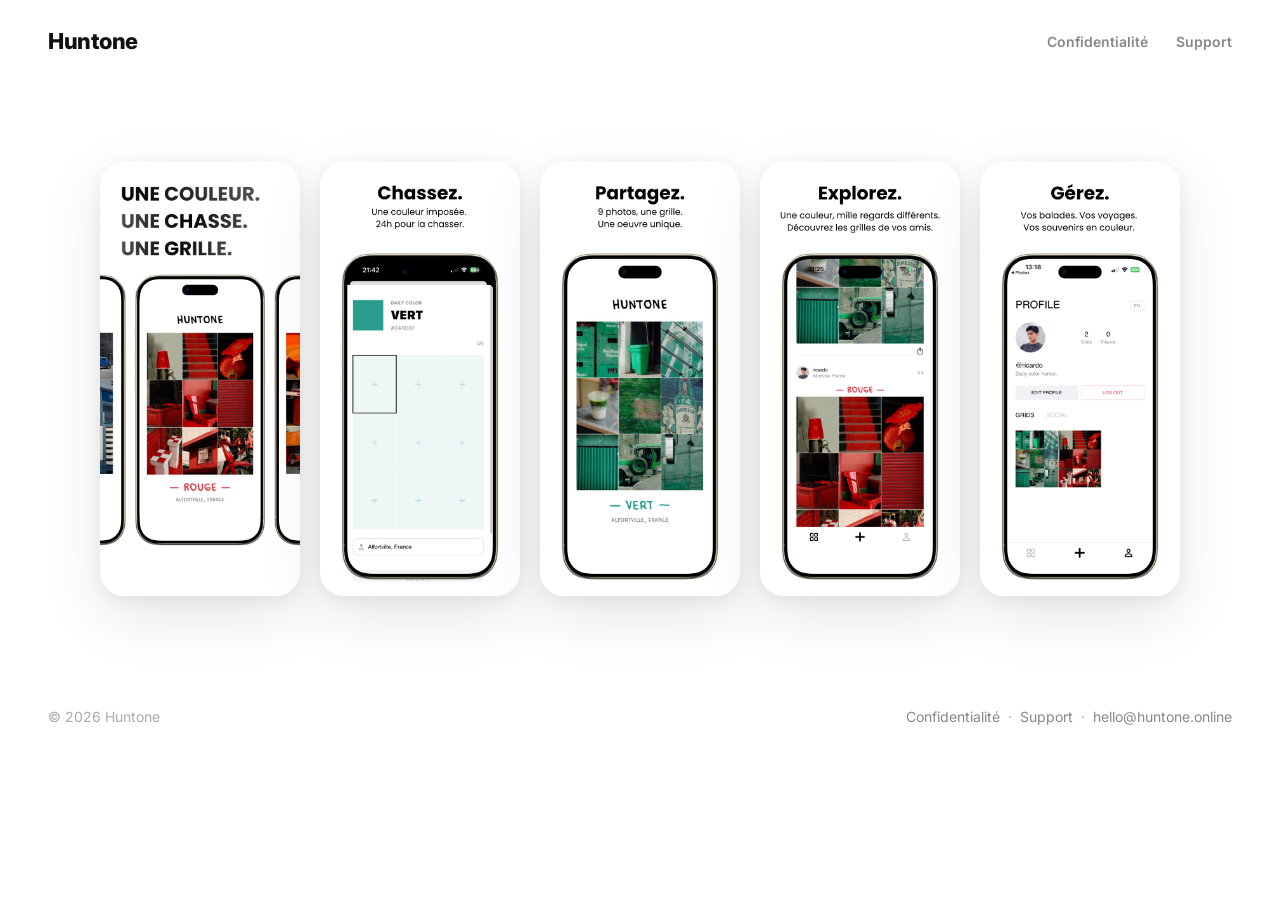
==== commit 73c1d982: "Simplify homepage to 5 screenshots side by side" ====
--- a/index.html
+++ b/index.html
@@ -21,84 +21,17 @@
         <nav>
             <a href="/privacy.html" data-fr="Confidentialité" data-en="Privacy">Confidentialité</a>
             <a href="/support.html" data-fr="Support" data-en="Support">Support</a>
-            <button id="langToggle" class="lang-toggle" aria-label="Toggle language">EN</button>
         </nav>
     </header>
 
     <main>
-        <!-- HERO -->
-        <section class="hero">
-            <h1 lang="fr">Vois le monde<br><span class="gradient-text">en une seule couleur</span></h1>
-            <h1 lang="en">See the world<br><span class="gradient-text">in one color</span></h1>
-            <p lang="fr">Chaque jour, une couleur unique. 9 photos. 1 grille.</p>
-            <p lang="en">Every day, one color. 9 photos. 1 grid.</p>
-            <a href="#" class="pill" lang="fr">Disponible sur l'App Store →</a>
-            <a href="#" class="pill" lang="en">Available on the App Store →</a>
-        </section>
-
-        <!-- FEATURES -->
-        <section class="shot-block">
-            <div class="shot-wrap"><img src="1.png" alt="Hunt"></div>
-            <div class="shot-label">
-                <em>01</em>
-                <h2 lang="fr">CHASSEZ</h2>
-                <h2 lang="en">HUNT</h2>
-                <p lang="fr">Une couleur par jour. Ouvre l'appareil et pars en chasse dans ta ville.</p>
-                <p lang="en">One color a day. Open the camera and hunt through your city.</p>
-            </div>
-        </section>
-
-        <section class="shot-block alt">
-            <div class="shot-wrap"><img src="2.png" alt="Compose"></div>
-            <div class="shot-label">
-                <em>02</em>
-                <h2 lang="fr">COMPOSEZ</h2>
-                <h2 lang="en">COMPOSE</h2>
-                <p lang="fr">9 photos, recadre et ajuste chaque tuile. Ta grille 3×3 prend vie.</p>
-                <p lang="en">9 photos, crop and adjust each tile. Your 3×3 grid comes to life.</p>
-            </div>
-        </section>
-
-        <section class="shot-block">
-            <div class="shot-wrap"><img src="3.png" alt="Share"></div>
-            <div class="shot-label">
-                <em>03</em>
-                <h2 lang="fr">PARTAGEZ</h2>
-                <h2 lang="en">SHARE</h2>
-                <p lang="fr">Ton frame est prêt. Export HD et partage sur tous tes réseaux.</p>
-                <p lang="en">Your frame is ready. Export in HD and share everywhere.</p>
-            </div>
-        </section>
-
-        <section class="shot-block alt">
-            <div class="shot-wrap"><img src="4.png" alt="Explore"></div>
-            <div class="shot-label">
-                <em>04</em>
-                <h2 lang="fr">EXPLOREZ</h2>
-                <h2 lang="en">EXPLORE</h2>
-                <p lang="fr">Découvre les frames des autres chasseurs. Like, commente, inspire-toi.</p>
-                <p lang="en">Discover frames from other hunters. Like, comment, get inspired.</p>
-            </div>
-        </section>
-
-        <section class="shot-block">
-            <div class="shot-wrap"><img src="5.png" alt="Profile"></div>
-            <div class="shot-label">
-                <em>05</em>
-                <h2 lang="fr">GÉREZ</h2>
-                <h2 lang="en">MANAGE</h2>
-                <p lang="fr">Ton profil, tes grilles, tes amis. Tout au même endroit.</p>
-                <p lang="en">Your profile, your grids, your friends. All in one place.</p>
-            </div>
-        </section>
-
-        <!-- CTA -->
-        <section class="cta">
-            <h2 lang="fr">Prêt à chasser ?</h2>
-            <h2 lang="en">Ready to hunt?</h2>
-            <a href="#" class="pill" lang="fr">Télécharger sur l'App Store →</a>
-            <a href="#" class="pill" lang="en">Download on the App Store →</a>
-        </section>
+        <div class="screenshots-grid">
+            <img src="1.png" alt="Hunt">
+            <img src="2.png" alt="Compose">
+            <img src="3.png" alt="Share">
+            <img src="4.png" alt="Explore">
+            <img src="5.png" alt="Profile">
+        </div>
     </main>
 
     <footer>
@@ -111,34 +44,5 @@
             <a href="mailto:hello@huntone.online">hello@huntone.online</a>
         </span>
     </footer>
-
-    <script>
-        const toggle = document.getElementById('langToggle');
-        const html = document.documentElement;
-        let lang = localStorage.getItem('huntone-lang') || 'fr';
-        html.lang = lang;
-        toggle.textContent = lang === 'fr' ? 'EN' : 'FR';
-        updateLang(lang);
-
-        toggle.addEventListener('click', () => {
-            lang = lang === 'fr' ? 'en' : 'fr';
-            html.lang = lang;
-            toggle.textContent = lang === 'fr' ? 'EN' : 'FR';
-            localStorage.setItem('huntone-lang', lang);
-            updateLang(lang);
-        });
-
-        function updateLang(lang) {
-            document.querySelectorAll('[lang]').forEach(el => {
-                el.style.display = el.lang === lang ? '' : 'none';
-            });
-            document.querySelectorAll('[data-fr]').forEach(el => {
-                el.textContent = lang === 'fr' ? el.dataset.fr : el.dataset.en;
-            });
-            document.title = lang === 'fr'
-                ? 'Huntone — Chasse photo quotidienne'
-                : 'Huntone — Daily Photo Hunt';
-        }
-    </script>
 </body>
 </html>
--- a/style.css
+++ b/style.css
@@ -57,6 +57,38 @@
 html[lang="fr"] [lang="en"] { display: none; }
 html[lang="en"] [lang="fr"] { display: none; }
 
+/* ── Screenshots Grid ──────────────── */
+
+.screenshots-grid {
+    display: flex;
+    justify-content: center;
+    gap: 20px;
+    padding: 80px 32px;
+    flex-wrap: wrap;
+}
+
+.screenshots-grid img {
+    width: 200px;
+    border-radius: 24px;
+    box-shadow: 0 20px 60px rgba(0,0,0,.10), 0 4px 16px rgba(0,0,0,.06);
+    transition: transform .3s;
+}
+
+.screenshots-grid img:hover {
+    transform: scale(1.03);
+}
+
+@media (max-width: 700px) {
+    .screenshots-grid {
+        gap: 12px;
+        padding: 40px 16px;
+    }
+    .screenshots-grid img {
+        width: 140px;
+        border-radius: 16px;
+    }
+}
+
 /* ── Hero ───────────────────────────── */
 
 .hero {
